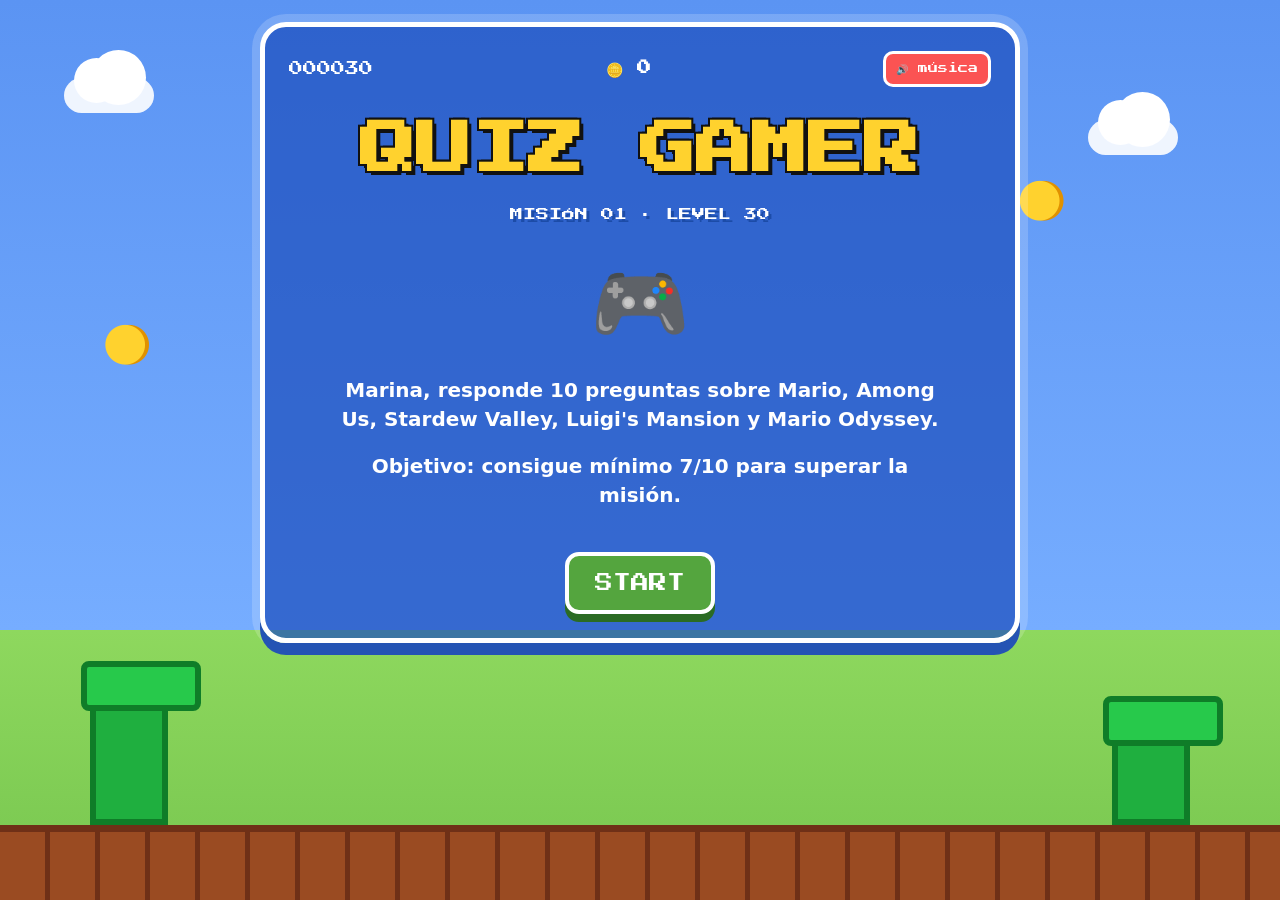
==== index.html @ 54996f8a "quiz game" ====
<!doctype html><html lang="es"><head><meta charset="UTF-8"><meta name="viewport" content="width=device-width,initial-scale=1.0"><title>Misión 01 - Quiz Gamer</title><link rel="stylesheet" href="style.css"></head><body><div class="sky"><div class="cloud cloud1"></div><div class="cloud cloud2"></div><div class="coin coin1">●</div><div class="coin coin2">●</div><div class="pipe pipe-left"></div><div class="pipe pipe-right"></div><main class="game-card"><div class="hud"><span>000030</span><span>🪙 <strong id="coins">0</strong></span><button id="soundBtn" class="sound-btn" type="button">🔊 música</button></div><section id="startScreen" class="screen active"><h1>QUIZ GAMER</h1><p class="subtitle">MISIÓN 01 · LEVEL 30</p><div class="avatar">🎮</div><p class="mission">Marina, responde 10 preguntas sobre Mario, Among Us, Stardew Valley, Luigi's Mansion y Mario Odyssey.</p><p class="rule">Objetivo: consigue mínimo <strong>7/10</strong> para superar la misión.</p><button id="startBtn" class="pixel-btn">START</button></section><section id="quizScreen" class="screen"><div class="progress-wrap"><div id="progressBar" class="progress-bar"></div></div><p id="questionCount" class="question-count"></p><h2 id="questionText"></h2><div id="answers" class="answers"></div><p id="feedback" class="feedback"></p></section><section id="endScreen" class="screen"><h1 id="finalTitle"></h1><div id="stars" class="stars"></div><p id="finalScore" class="final-score"></p><p id="finalText"></p><button id="restartBtn" class="pixel-btn">REINTENTAR</button></section></main><div class="ground"></div></div><script src="script.js"></script></body></html>
---- style.css ----
@import url('https://fonts.googleapis.com/css2?family=Press+Start+2P&display=swap');*{box-sizing:border-box}body{margin:0;font-family:'Press Start 2P',system-ui,sans-serif;color:white;background:#5b94f3;overflow-x:hidden}.sky{min-height:100vh;position:relative;padding:22px 12px 95px;background:linear-gradient(#5b94f3 0%,#76adff 70%,#8ed85e 70%,#77c64f 100%)}.game-card{position:relative;max-width:760px;min-height:620px;margin:0 auto;padding:24px;border:5px solid #fff;border-radius:26px;background:rgba(30,80,190,.72);box-shadow:0 12px 0 #2454b4,0 0 0 8px rgba(255,255,255,.18);z-index:5}.hud{display:flex;justify-content:space-between;align-items:center;gap:10px;font-size:14px;margin-bottom:24px}.sound-btn{font-family:inherit;font-size:10px;color:white;border:3px solid white;background:#fb5353;border-radius:10px;padding:9px 10px;cursor:pointer}.screen{display:none;text-align:center}.screen.active{display:block}h1{font-size:clamp(26px,7vw,56px);line-height:1.25;color:#ffd22e;text-shadow:4px 4px #111,-2px -2px #111,2px -2px #111,-2px 2px #111;margin:28px 0 18px}.subtitle,.question-count{color:#fff;text-shadow:3px 3px #1c4ca8;font-size:13px;line-height:1.8}.avatar{font-size:80px;margin:25px 0;animation:bounce 1.2s infinite}.mission,.rule,#finalText{max-width:620px;margin:18px auto;font-family:system-ui,sans-serif;font-weight:800;font-size:20px;line-height:1.45}.pixel-btn{font-family:inherit;font-size:18px;color:white;background:#54a53e;border:4px solid #fff;border-radius:14px;box-shadow:0 8px 0 #2b6b24;padding:18px 26px;margin-top:24px;cursor:pointer}.pixel-btn:active{transform:translateY(6px);box-shadow:0 2px 0 #2b6b24}.progress-wrap{height:22px;background:#2e5dbd;border:4px solid white;border-radius:14px;overflow:hidden;margin:10px 0 28px}.progress-bar{height:100%;width:0%;background:#ffd22e;transition:width .25s}h2{min-height:105px;font-size:clamp(18px,4vw,26px);line-height:1.45;text-shadow:3px 3px #1c4ca8}.answers{display:grid;gap:14px;margin-top:20px}.answer-btn{width:100%;font-family:system-ui,sans-serif;font-weight:900;font-size:19px;text-align:left;padding:16px 18px;border:4px solid white;border-radius:18px;color:#17315f;background:#fff4a8;box-shadow:0 5px 0 #d59b23;cursor:pointer}.answer-btn.correct{background:#85e36b}.answer-btn.wrong{background:#ff7777}.feedback{min-height:32px;font-size:14px;color:#fff;text-shadow:2px 2px #111}.stars{font-size:36px;line-height:1.4;margin:20px 0}.final-score{font-size:22px;color:#ffd22e;text-shadow:3px 3px #111}.ground{position:fixed;left:0;right:0;bottom:0;height:75px;background:repeating-linear-gradient(90deg,#9a4b22 0 45px,#6f3017 45px 50px),linear-gradient(#cf7130,#cf7130);border-top:7px solid #6f3017;z-index:2}.cloud,.pipe,.coin{position:fixed;z-index:1}.cloud{width:90px;height:35px;background:rgba(255,255,255,.9);border-radius:30px}.cloud:before,.cloud:after{content:"";position:absolute;background:white;border-radius:50%}.cloud:before{width:45px;height:45px;left:10px;top:-20px}.cloud:after{width:55px;height:55px;right:8px;top:-28px}.cloud1{top:78px;left:5%}.cloud2{top:120px;right:8%}.coin{color:#ffd22e;font-size:52px;text-shadow:4px 0 #e09100;animation:spin 1.3s infinite}.coin1{top:18%;right:17%}.coin2{top:34%;left:8%}.pipe{bottom:75px;width:78px;height:140px;background:#1faf3f;border:6px solid #0f7d28}.pipe:before{content:"";position:absolute;left:-15px;top:-30px;width:108px;height:38px;background:#27c94b;border:6px solid #0f7d28;border-radius:8px}.pipe-left{left:7%}.pipe-right{right:7%;height:105px}@keyframes bounce{0%,100%{transform:translateY(0)}50%{transform:translateY(-12px)}}@keyframes spin{0%,100%{transform:scaleX(1)}50%{transform:scaleX(.35)}}@media(max-width:560px){.game-card{padding:16px;min-height:590px}.hud{font-size:11px;flex-wrap:wrap}.sound-btn{font-size:9px}.mission,.rule,#finalText{font-size:17px}.answer-btn{font-size:17px}.pipe,.coin{display:none}}
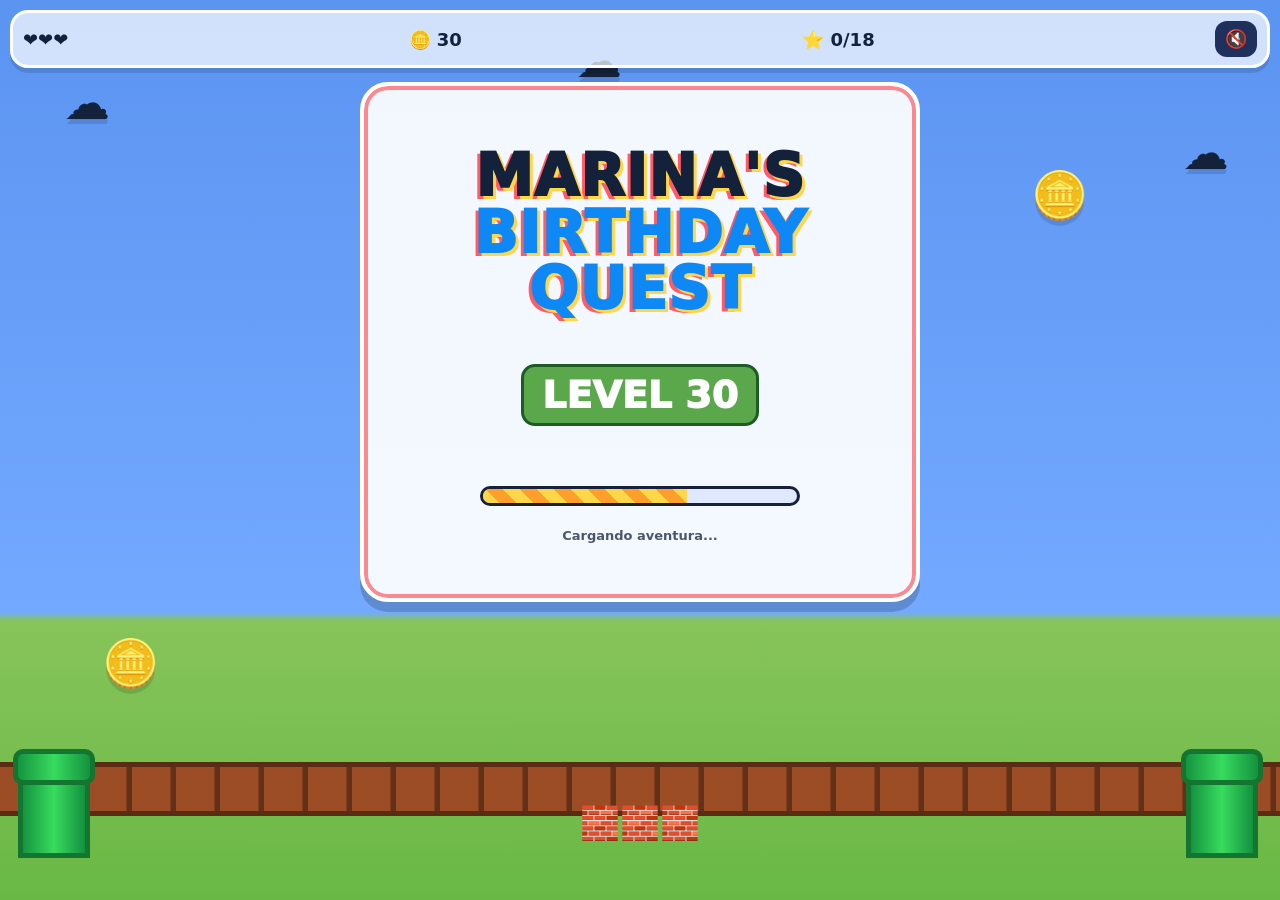
==== commit 651c537b: "Add files via upload" ====
--- a/index.html
+++ b/index.html
@@ -1 +1,75 @@
-<!doctype html><html lang="es"><head><meta charset="UTF-8"><meta name="viewport" content="width=device-width,initial-scale=1.0"><title>Misión 01 - Quiz Gamer</title><link rel="stylesheet" href="style.css"></head><body><div class="sky"><div class="cloud cloud1"></div><div class="cloud cloud2"></div><div class="coin coin1">●</div><div class="coin coin2">●</div><div class="pipe pipe-left"></div><div class="pipe pipe-right"></div><main class="game-card"><div class="hud"><span>000030</span><span>🪙 <strong id="coins">0</strong></span><button id="soundBtn" class="sound-btn" type="button">🔊 música</button></div><section id="startScreen" class="screen active"><h1>QUIZ GAMER</h1><p class="subtitle">MISIÓN 01 · LEVEL 30</p><div class="avatar">🎮</div><p class="mission">Marina, responde 10 preguntas sobre Mario, Among Us, Stardew Valley, Luigi's Mansion y Mario Odyssey.</p><p class="rule">Objetivo: consigue mínimo <strong>7/10</strong> para superar la misión.</p><button id="startBtn" class="pixel-btn">START</button></section><section id="quizScreen" class="screen"><div class="progress-wrap"><div id="progressBar" class="progress-bar"></div></div><p id="questionCount" class="question-count"></p><h2 id="questionText"></h2><div id="answers" class="answers"></div><p id="feedback" class="feedback"></p></section><section id="endScreen" class="screen"><h1 id="finalTitle"></h1><div id="stars" class="stars"></div><p id="finalScore" class="final-score"></p><p id="finalText"></p><button id="restartBtn" class="pixel-btn">REINTENTAR</button></section></main><div class="ground"></div></div><script src="script.js"></script></body></html>
+<!doctype html>
+<html lang="es">
+<head>
+  <meta charset="utf-8" />
+  <meta name="viewport" content="width=device-width, initial-scale=1, viewport-fit=cover" />
+  <title>Marina's Birthday Quest</title>
+  <link rel="stylesheet" href="style.css" />
+</head>
+<body>
+  <div class="scene" aria-live="polite">
+    <div class="cloud cloud-a">☁️</div>
+    <div class="cloud cloud-b">☁️</div>
+    <div class="cloud cloud-c">☁️</div>
+    <div class="coin coin-a">🪙</div>
+    <div class="coin coin-b">🪙</div>
+
+    <header class="hud">
+      <div>❤️❤️❤️</div>
+      <div>🪙 <span id="coins">30</span></div>
+      <div>⭐ <span id="stars">0</span>/18</div>
+      <button id="soundBtn" class="sound" type="button" aria-label="Activar o silenciar música">🔇</button>
+    </header>
+
+    <main class="game-card">
+      <section id="screen-loading" class="screen active">
+        <h1>MARINA'S<br><span>BIRTHDAY QUEST</span></h1>
+        <p class="subtitle">LEVEL 30</p>
+        <div class="loading-bar"><span></span></div>
+        <p class="tiny">Cargando aventura...</p>
+      </section>
+
+      <section id="screen-menu" class="screen">
+        <div class="title-badge">🎮 MISIÓN DESBLOQUEADA</div>
+        <h2 id="missionTitle">Quiz Gamer</h2>
+        <p id="missionIntro" class="dialogue"></p>
+        <div class="meta">
+          <span id="npcTag">NPC #01</span>
+          <span id="difficulty">⭐⭐⭐☆☆</span>
+        </div>
+        <button id="startBtn" class="primary" type="button">▶ START</button>
+        <button id="mapBtn" class="secondary" type="button">🗺️ Ver mapa</button>
+      </section>
+
+      <section id="screen-map" class="screen">
+        <h2>Mapa de misiones</h2>
+        <div id="worldMap" class="world-map"></div>
+        <button class="secondary back-menu" type="button">Volver</button>
+      </section>
+
+      <section id="screen-quiz" class="screen">
+        <div class="progress"><span id="progressBar"></span></div>
+        <p id="questionCounter" class="tiny"></p>
+        <h2 id="questionText"></h2>
+        <div id="answers" class="answers"></div>
+      </section>
+
+      <section id="screen-result" class="screen result-screen">
+        <h2 id="resultTitle"></h2>
+        <p id="resultScore"></p>
+        <div id="reward" class="reward"></div>
+        <button id="retryBtn" class="secondary" type="button">↺ Reintentar</button>
+        <button id="finishMapBtn" class="primary" type="button">🗺️ Ver progreso</button>
+      </section>
+    </main>
+
+    <div class="ground">
+      <div class="pipe pipe-left"></div>
+      <div class="blocks">🧱🧱🧱</div>
+      <div class="pipe pipe-right"></div>
+    </div>
+  </div>
+
+  <script src="script.js"></script>
+</body>
+</html>
--- a/style.css
+++ b/style.css
@@ -1 +1,11 @@
-@import url('https://fonts.googleapis.com/css2?family=Press+Start+2P&display=swap');*{box-sizing:border-box}body{margin:0;font-family:'Press Start 2P',system-ui,sans-serif;color:white;background:#5b94f3;overflow-x:hidden}.sky{min-height:100vh;position:relative;padding:22px 12px 95px;background:linear-gradient(#5b94f3 0%,#76adff 70%,#8ed85e 70%,#77c64f 100%)}.game-card{position:relative;max-width:760px;min-height:620px;margin:0 auto;padding:24px;border:5px solid #fff;border-radius:26px;background:rgba(30,80,190,.72);box-shadow:0 12px 0 #2454b4,0 0 0 8px rgba(255,255,255,.18);z-index:5}.hud{display:flex;justify-content:space-between;align-items:center;gap:10px;font-size:14px;margin-bottom:24px}.sound-btn{font-family:inherit;font-size:10px;color:white;border:3px solid white;background:#fb5353;border-radius:10px;padding:9px 10px;cursor:pointer}.screen{display:none;text-align:center}.screen.active{display:block}h1{font-size:clamp(26px,7vw,56px);line-height:1.25;color:#ffd22e;text-shadow:4px 4px #111,-2px -2px #111,2px -2px #111,-2px 2px #111;margin:28px 0 18px}.subtitle,.question-count{color:#fff;text-shadow:3px 3px #1c4ca8;font-size:13px;line-height:1.8}.avatar{font-size:80px;margin:25px 0;animation:bounce 1.2s infinite}.mission,.rule,#finalText{max-width:620px;margin:18px auto;font-family:system-ui,sans-serif;font-weight:800;font-size:20px;line-height:1.45}.pixel-btn{font-family:inherit;font-size:18px;color:white;background:#54a53e;border:4px solid #fff;border-radius:14px;box-shadow:0 8px 0 #2b6b24;padding:18px 26px;margin-top:24px;cursor:pointer}.pixel-btn:active{transform:translateY(6px);box-shadow:0 2px 0 #2b6b24}.progress-wrap{height:22px;background:#2e5dbd;border:4px solid white;border-radius:14px;overflow:hidden;margin:10px 0 28px}.progress-bar{height:100%;width:0%;background:#ffd22e;transition:width .25s}h2{min-height:105px;font-size:clamp(18px,4vw,26px);line-height:1.45;text-shadow:3px 3px #1c4ca8}.answers{display:grid;gap:14px;margin-top:20px}.answer-btn{width:100%;font-family:system-ui,sans-serif;font-weight:900;font-size:19px;text-align:left;padding:16px 18px;border:4px solid white;border-radius:18px;color:#17315f;background:#fff4a8;box-shadow:0 5px 0 #d59b23;cursor:pointer}.answer-btn.correct{background:#85e36b}.answer-btn.wrong{background:#ff7777}.feedback{min-height:32px;font-size:14px;color:#fff;text-shadow:2px 2px #111}.stars{font-size:36px;line-height:1.4;margin:20px 0}.final-score{font-size:22px;color:#ffd22e;text-shadow:3px 3px #111}.ground{position:fixed;left:0;right:0;bottom:0;height:75px;background:repeating-linear-gradient(90deg,#9a4b22 0 45px,#6f3017 45px 50px),linear-gradient(#cf7130,#cf7130);border-top:7px solid #6f3017;z-index:2}.cloud,.pipe,.coin{position:fixed;z-index:1}.cloud{width:90px;height:35px;background:rgba(255,255,255,.9);border-radius:30px}.cloud:before,.cloud:after{content:"";position:absolute;background:white;border-radius:50%}.cloud:before{width:45px;height:45px;left:10px;top:-20px}.cloud:after{width:55px;height:55px;right:8px;top:-28px}.cloud1{top:78px;left:5%}.cloud2{top:120px;right:8%}.coin{color:#ffd22e;font-size:52px;text-shadow:4px 0 #e09100;animation:spin 1.3s infinite}.coin1{top:18%;right:17%}.coin2{top:34%;left:8%}.pipe{bottom:75px;width:78px;height:140px;background:#1faf3f;border:6px solid #0f7d28}.pipe:before{content:"";position:absolute;left:-15px;top:-30px;width:108px;height:38px;background:#27c94b;border:6px solid #0f7d28;border-radius:8px}.pipe-left{left:7%}.pipe-right{right:7%;height:105px}@keyframes bounce{0%,100%{transform:translateY(0)}50%{transform:translateY(-12px)}}@keyframes spin{0%,100%{transform:scaleX(1)}50%{transform:scaleX(.35)}}@media(max-width:560px){.game-card{padding:16px;min-height:590px}.hud{font-size:11px;flex-wrap:wrap}.sound-btn{font-size:9px}.mission,.rule,#finalText{font-size:17px}.answer-btn{font-size:17px}.pipe,.coin{display:none}}
+:root{
+  --sky:#5b94f1; --dark:#16213e; --panel:#fff7d6; --red:#ff5b64; --green:#66b94a; --yellow:#ffd54a; --blue:#0e88f5;
+}
+*{box-sizing:border-box} html,body{margin:0;min-height:100%;font-family:system-ui,-apple-system,Segoe UI,sans-serif;color:#13213b;background:var(--sky);overflow-x:hidden}
+.scene{min-height:100svh;position:relative;padding:env(safe-area-inset-top) 14px 118px;background:linear-gradient(#5b94f1 0%,#73a9ff 68%,#87c45a 69%,#69b845 100%);display:flex;justify-content:center;align-items:flex-start}
+.scene:before{content:"";position:absolute;inset:auto 0 84px;height:44px;background:repeating-linear-gradient(90deg,#9d4d25 0 38px,#633019 39px 44px),linear-gradient(#d86d33,#d86d33);border-top:5px solid #5c2b13;border-bottom:5px solid #5c2b13}
+.hud{position:fixed;top:max(10px,env(safe-area-inset-top));left:10px;right:10px;z-index:10;display:flex;align-items:center;justify-content:space-between;gap:8px;background:rgba(255,255,255,.72);border:3px solid #fff;border-radius:18px;padding:8px 10px;box-shadow:0 5px 0 rgba(0,0,0,.12);font-weight:900;font-size:clamp(14px,4vw,18px)}
+.sound{border:0;border-radius:12px;background:#1e305b;color:white;font-size:18px;padding:7px 10px}.game-card{position:relative;z-index:2;width:min(560px,100%);margin-top:82px;background:rgba(255,255,255,.92);border:4px solid #fff;border-radius:28px;box-shadow:0 10px 0 rgba(0,0,0,.18), inset 0 0 0 4px rgba(255,91,100,.7);padding:18px;min-height:520px;display:flex;align-items:center;justify-content:center;text-align:center}.screen{display:none;width:100%;animation:pop .25s ease-out}.screen.active{display:block}@keyframes pop{from{transform:scale(.98);opacity:.3}to{transform:scale(1);opacity:1}}
+h1{font-size:clamp(35px,10vw,58px);line-height:.98;margin:20px 0 8px;font-weight:1000;letter-spacing:1px;text-shadow:3px 3px 0 #ffd54a,-3px 3px 0 #ff5b64}h1 span{color:#0e88f5}h2{font-size:clamp(28px,8vw,42px);line-height:1.05;margin:12px 0 16px;font-weight:1000;color:#0e88f5;text-shadow:2px 2px 0 #ffd54a}.subtitle{font-size:clamp(24px,7vw,38px);font-weight:1000;color:#fff;background:#5aa84b;display:inline-block;padding:6px 18px;border-radius:14px;border:3px solid #1f5b24}.tiny{font-size:13px;font-weight:800;opacity:.75}.loading-bar,.progress{height:20px;background:#dfe8ff;border:3px solid #16213e;border-radius:999px;overflow:hidden;margin:22px auto;max-width:320px}.loading-bar span{display:block;height:100%;width:65%;background:repeating-linear-gradient(45deg,#ffd54a 0 12px,#ff9e2c 12px 24px);animation:load 1.1s infinite alternate}.progress{height:16px;margin:0 auto 12px}.progress span{display:block;height:100%;width:0;background:linear-gradient(90deg,#66b94a,#ffd54a)}@keyframes load{to{width:100%}}
+.title-badge,.meta span{display:inline-block;background:#16213e;color:white;border-radius:999px;padding:8px 12px;font-weight:1000;font-size:13px}.dialogue{font-size:18px;line-height:1.35;background:#fff;border:3px dashed #ff5b64;border-radius:18px;padding:14px;margin:12px 0}.meta{display:flex;justify-content:center;gap:10px;flex-wrap:wrap;margin:12px 0 18px}.primary,.secondary,.answers button{width:100%;border:0;border-radius:18px;padding:15px 16px;margin:8px 0;font-size:18px;font-weight:1000;box-shadow:0 6px 0 rgba(0,0,0,.22);cursor:pointer}.primary{background:#66b94a;color:white}.secondary{background:#ffd54a;color:#16213e}.primary:active,.secondary:active,.answers button:active{transform:translateY(4px);box-shadow:0 2px 0 rgba(0,0,0,.2)}.answers{display:grid;gap:10px}.answers button{background:white;border:3px solid #16213e;text-align:left}.answers button.correct{background:#b8f3ac}.answers button.wrong{background:#ffb2b7}.reward{font-size:26px;font-weight:1000;margin:15px 0;animation:bounce .7s infinite alternate}@keyframes bounce{to{transform:translateY(-5px)}}.world-map{display:grid;grid-template-columns:repeat(3,1fr);gap:10px;margin:16px 0}.level-node{border:3px solid #16213e;border-radius:18px;background:#fff;padding:12px 6px;font-weight:1000;min-height:74px}.level-node.done{background:#ffe88c}.level-node.locked{filter:grayscale(.8);opacity:.72}.cloud,.coin{position:absolute;z-index:1;font-size:46px;filter:drop-shadow(0 5px 0 rgba(0,0,0,.12));animation:float 3s ease-in-out infinite}.cloud-a{top:76px;left:5%}.cloud-b{top:126px;right:4%;animation-delay:.5s}.cloud-c{top:34px;left:45%;animation-delay:1s}.coin-a{top:168px;right:15%;animation-delay:.3s}.coin-b{bottom:210px;left:8%;animation-delay:.7s}@keyframes float{50%{transform:translateY(-9px)}}.ground{position:fixed;left:0;right:0;bottom:0;height:120px;z-index:1;pointer-events:none}.pipe{position:absolute;bottom:42px;width:72px;height:94px;border:5px solid #13752f;border-radius:10px 10px 0 0;background:linear-gradient(90deg,#15943f,#38db5f,#14913e)}.pipe:before{content:"";position:absolute;left:-10px;right:-10px;top:-20px;height:26px;border:5px solid #13752f;border-radius:10px;background:linear-gradient(90deg,#15943f,#38db5f,#14913e)}.pipe-left{left:18px}.pipe-right{right:22px}.blocks{position:absolute;bottom:58px;left:50%;transform:translateX(-50%);font-size:32px;white-space:nowrap}
+@media (max-width:380px){.game-card{margin-top:72px;padding:14px;min-height:500px}.hud{font-size:13px}.world-map{grid-template-columns:repeat(2,1fr)}}
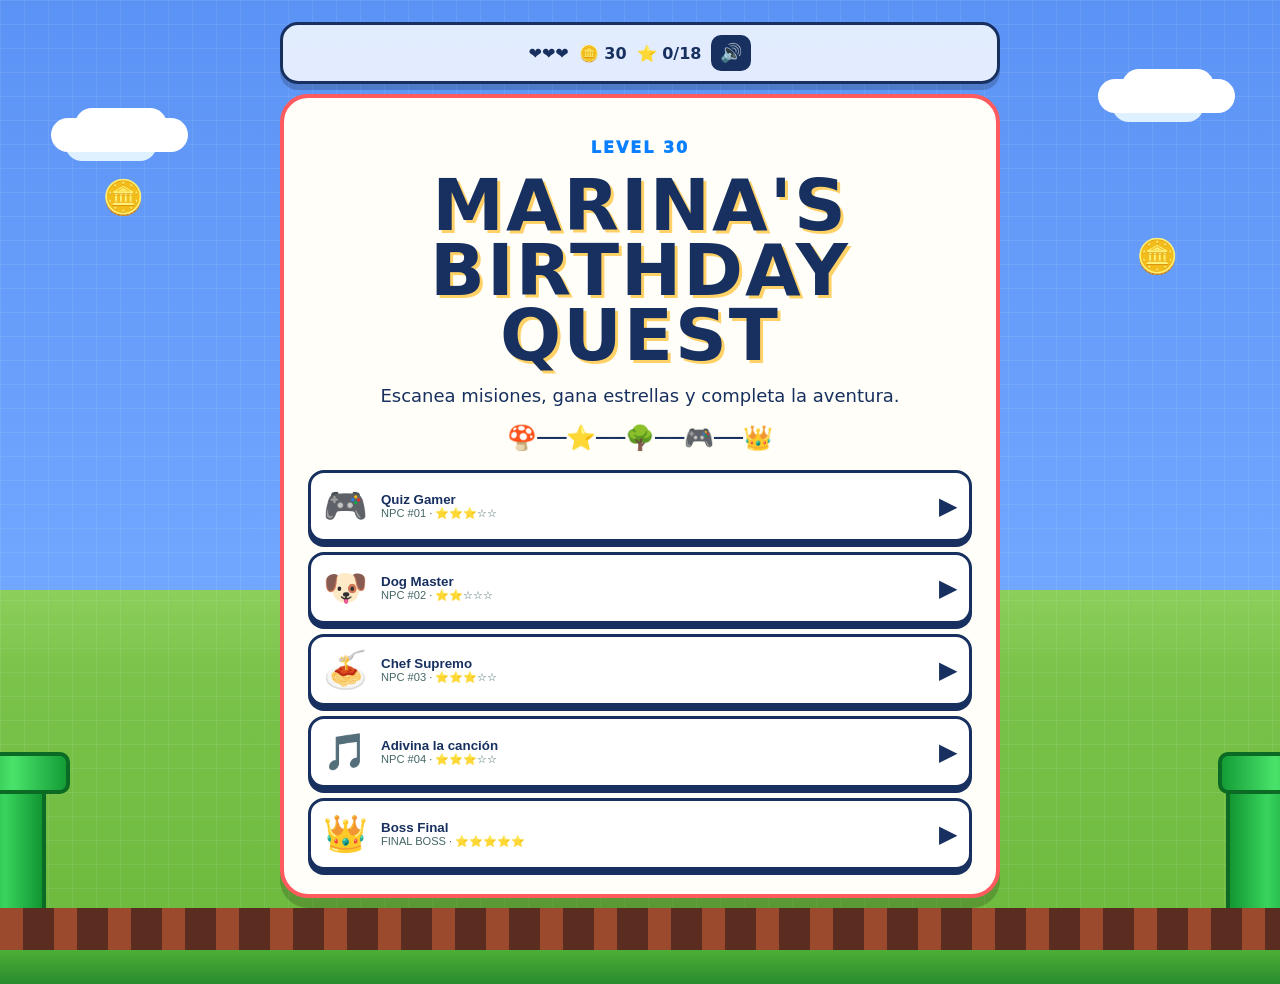
==== commit 843787cd: "Add files via upload" ====
--- a/index.html
+++ b/index.html
@@ -3,73 +3,40 @@
 <head>
   <meta charset="utf-8" />
   <meta name="viewport" content="width=device-width, initial-scale=1, viewport-fit=cover" />
+  <meta name="theme-color" content="#5b93f5" />
   <title>Marina's Birthday Quest</title>
-  <link rel="stylesheet" href="style.css" />
+  <link rel="stylesheet" href="css/style.css" />
 </head>
 <body>
-  <div class="scene" aria-live="polite">
-    <div class="cloud cloud-a">☁️</div>
-    <div class="cloud cloud-b">☁️</div>
-    <div class="cloud cloud-c">☁️</div>
-    <div class="coin coin-a">🪙</div>
-    <div class="coin coin-b">🪙</div>
+  <div id="app" class="game-shell">
+    <div class="sky-decoration" aria-hidden="true">
+      <span class="cloud cloud-a"></span>
+      <span class="cloud cloud-b"></span>
+      <span class="coin coin-a">🪙</span>
+      <span class="coin coin-b">🪙</span>
+      <span class="pipe pipe-left"></span>
+      <span class="pipe pipe-right"></span>
+    </div>
 
     <header class="hud">
       <div>❤️❤️❤️</div>
       <div>🪙 <span id="coins">30</span></div>
-      <div>⭐ <span id="stars">0</span>/18</div>
-      <button id="soundBtn" class="sound" type="button" aria-label="Activar o silenciar música">🔇</button>
+      <div>⭐ <span id="stars">0</span>/<span id="totalStars">18</span></div>
+      <button id="soundBtn" class="icon-btn" type="button">🔊</button>
     </header>
 
-    <main class="game-card">
-      <section id="screen-loading" class="screen active">
-        <h1>MARINA'S<br><span>BIRTHDAY QUEST</span></h1>
-        <p class="subtitle">LEVEL 30</p>
-        <div class="loading-bar"><span></span></div>
-        <p class="tiny">Cargando aventura...</p>
-      </section>
+    <main id="screen" class="screen"></main>
 
-      <section id="screen-menu" class="screen">
-        <div class="title-badge">🎮 MISIÓN DESBLOQUEADA</div>
-        <h2 id="missionTitle">Quiz Gamer</h2>
-        <p id="missionIntro" class="dialogue"></p>
-        <div class="meta">
-          <span id="npcTag">NPC #01</span>
-          <span id="difficulty">⭐⭐⭐☆☆</span>
-        </div>
-        <button id="startBtn" class="primary" type="button">▶ START</button>
-        <button id="mapBtn" class="secondary" type="button">🗺️ Ver mapa</button>
-      </section>
-
-      <section id="screen-map" class="screen">
-        <h2>Mapa de misiones</h2>
-        <div id="worldMap" class="world-map"></div>
-        <button class="secondary back-menu" type="button">Volver</button>
-      </section>
-
-      <section id="screen-quiz" class="screen">
-        <div class="progress"><span id="progressBar"></span></div>
-        <p id="questionCounter" class="tiny"></p>
-        <h2 id="questionText"></h2>
-        <div id="answers" class="answers"></div>
-      </section>
-
-      <section id="screen-result" class="screen result-screen">
-        <h2 id="resultTitle"></h2>
-        <p id="resultScore"></p>
-        <div id="reward" class="reward"></div>
-        <button id="retryBtn" class="secondary" type="button">↺ Reintentar</button>
-        <button id="finishMapBtn" class="primary" type="button">🗺️ Ver progreso</button>
-      </section>
-    </main>
-
-    <div class="ground">
-      <div class="pipe pipe-left"></div>
-      <div class="blocks">🧱🧱🧱</div>
-      <div class="pipe pipe-right"></div>
-    </div>
+    <footer class="ground" aria-hidden="true">
+      <div class="brick-row"></div>
+      <div class="grass"></div>
+    </footer>
   </div>
 
-  <script src="script.js"></script>
+  <script src="data/game.js"></script>
+  <script src="js/progress.js"></script>
+  <script src="js/music.js"></script>
+  <script src="js/ui.js"></script>
+  <script src="js/engine.js"></script>
 </body>
 </html>
--- a/css/style.css
+++ b/css/style.css
@@ -0,0 +1,9 @@
+:root{
+  --sky:#5b93f5; --blue:#0b80ff; --panel:#fffef8; --ink:#17305f; --red:#ff5b5f; --green:#69b34c; --yellow:#ffd166;
+}
+*{box-sizing:border-box} html,body{height:100%;margin:0} body{font-family: system-ui, -apple-system, Segoe UI, sans-serif; background:var(--sky); color:var(--ink); overflow-x:hidden}
+.game-shell{min-height:100dvh; position:relative; overflow:hidden; padding:14px 14px 86px; background:linear-gradient(#5b93f5 0%,#72a7ff 60%,#8dcf5b 60%,#7bc34b 68%,#6ab83b 100%)}
+.game-shell:before{content:""; position:absolute; inset:0; background-image:linear-gradient(rgba(255,255,255,.08) 1px, transparent 1px),linear-gradient(90deg, rgba(255,255,255,.08) 1px, transparent 1px); background-size:24px 24px; pointer-events:none}
+.hud{position:sticky; top:8px; z-index:10; display:flex; gap:10px; align-items:center; justify-content:center; max-width:720px; margin:0 auto 18px; padding:10px 12px; border:3px solid #17305f; border-radius:18px; background:rgba(255,255,255,.82); box-shadow:0 6px 0 rgba(0,0,0,.18); font-weight:900}
+.icon-btn{border:0;background:#17305f;color:white;border-radius:10px;padding:7px 9px;font-size:18px}
+.screen{position:relative; z-index:2; max-width:720px; margin:0 auto}.panel{background:var(--panel); border:4px solid var(--red); border-radius:28px; padding:24px; box-shadow:0 10px 0 rgba(0,0,0,.18); text-align:center}.title-panel h1{font-size:clamp(38px,10vw,72px);line-height:.9;margin:8px 0 10px;letter-spacing:2px;text-shadow:3px 3px 0 var(--yellow)}.eyebrow{font-weight:1000;color:var(--blue);letter-spacing:2px}.subtitle{font-size:18px}.map-line{font-size:24px;margin:16px 0}.mission-list{display:grid;gap:10px;margin-top:18px}.mission-card{width:100%; display:grid; grid-template-columns:48px 1fr 34px; gap:10px; align-items:center; text-align:left; border:3px solid #17305f; border-radius:16px; padding:12px; background:#fff; box-shadow:0 5px 0 #17305f; color:var(--ink)}.mission-card small{display:block;color:#466}.mission-card.done{background:#fff4bf}.mission-icon,.npc-avatar{font-size:36px}.status{font-size:24px;text-align:right}.npc-panel h2,.quiz-panel h2,.victory-panel h2,.defeat-panel h2{font-size:clamp(30px,8vw,52px);margin:8px 0;text-shadow:2px 2px 0 #ffd166}.difficulty{font-weight:900}.primary-btn,.secondary-btn,.answer-btn{width:100%; border:3px solid #17305f; border-radius:18px; padding:14px 16px; margin-top:12px; font-size:18px; font-weight:1000; color:#17305f; background:#ffd166; box-shadow:0 6px 0 #17305f}.secondary-btn{background:white}.answer-btn{background:white;text-align:left}.answer-btn.correct{background:#a7f3a7}.answer-btn.wrong{background:#ffb4b4}.progress{height:18px;border:3px solid #17305f;border-radius:99px;background:#dbeafe;overflow:hidden}.progress span{display:block;height:100%;background:#ffd166}.question{font-size:20px;font-weight:800}.answers{display:grid;gap:8px}.big-stars{font-size:32px}.victory-panel{border-color:#45c45a}.defeat-panel{border-color:#444}.sky-decoration span{position:absolute;z-index:1}.cloud{width:92px;height:34px;background:#fff;border-radius:30px;box-shadow:24px -10px 0 #fff,45px 0 0 #fff,14px 9px 0 #dff1ff}.cloud-a{top:12%;left:4%}.cloud-b{top:8%;right:7%}.coin{font-size:34px;animation:bob 1.8s infinite ease-in-out}.coin-a{top:24%;right:8%}.coin-b{top:18%;left:8%}.pipe{bottom:58px;width:82px;height:150px;background:linear-gradient(90deg,#139632,#38d45d,#119632);border:4px solid #0b6b24;border-radius:8px 8px 0 0}.pipe:before{content:"";position:absolute;left:-12px;top:-28px;width:106px;height:34px;background:linear-gradient(90deg,#149c36,#49e36a,#149c36);border:4px solid #0b6b24;border-radius:10px}.pipe-left{left:-36px}.pipe-right{right:-28px}.ground{position:absolute;left:0;right:0;bottom:0;height:76px;z-index:1}.brick-row{height:42px;background:linear-gradient(90deg,#9c4a2e 0 23px,#5b2d20 23px 27px),linear-gradient(#d36b3d 0 18px,#5b2d20 18px 22px,#b65732 22px 40px,#5b2d20 40px);background-size:54px 42px}.grass{height:34px;background:linear-gradient(#4caf35,#298b2d)}@keyframes bob{50%{transform:translateY(-10px)}}@media (max-width:520px){.game-shell{padding:10px 10px 80px}.hud{font-size:14px;gap:7px}.panel{padding:18px;border-radius:22px}.primary-btn,.secondary-btn,.answer-btn{font-size:16px}.pipe{opacity:.8}.cloud{transform:scale(.75)}}
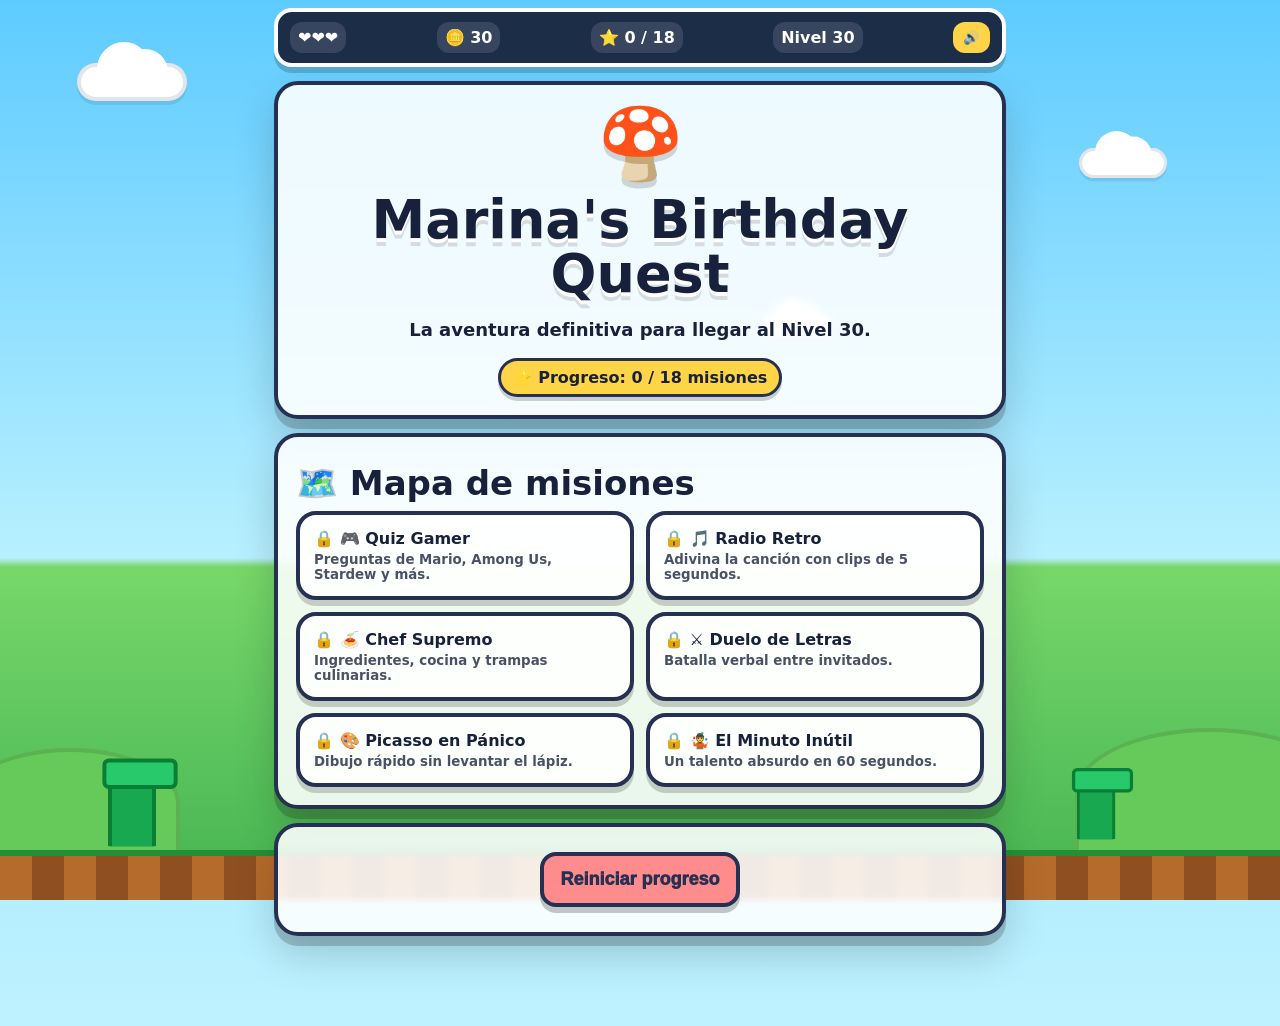
==== commit bd443834: "Add files via upload" ====
--- a/index.html
+++ b/index.html
@@ -3,40 +3,17 @@
 <head>
   <meta charset="utf-8" />
   <meta name="viewport" content="width=device-width, initial-scale=1, viewport-fit=cover" />
-  <meta name="theme-color" content="#5b93f5" />
   <title>Marina's Birthday Quest</title>
   <link rel="stylesheet" href="css/style.css" />
 </head>
 <body>
-  <div id="app" class="game-shell">
-    <div class="sky-decoration" aria-hidden="true">
-      <span class="cloud cloud-a"></span>
-      <span class="cloud cloud-b"></span>
-      <span class="coin coin-a">🪙</span>
-      <span class="coin coin-b">🪙</span>
-      <span class="pipe pipe-left"></span>
-      <span class="pipe pipe-right"></span>
-    </div>
-
-    <header class="hud">
-      <div>❤️❤️❤️</div>
-      <div>🪙 <span id="coins">30</span></div>
-      <div>⭐ <span id="stars">0</span>/<span id="totalStars">18</span></div>
-      <button id="soundBtn" class="icon-btn" type="button">🔊</button>
-    </header>
-
-    <main id="screen" class="screen"></main>
-
-    <footer class="ground" aria-hidden="true">
-      <div class="brick-row"></div>
-      <div class="grass"></div>
-    </footer>
+  <div class="sky" aria-hidden="true">
+    <div class="cloud c1"></div><div class="cloud c2"></div><div class="cloud c3"></div>
+    <div class="hill h1"></div><div class="hill h2"></div>
+    <div class="pipe p1"></div><div class="pipe p2"></div>
+    <div class="ground"></div>
   </div>
-
-  <script src="data/game.js"></script>
-  <script src="js/progress.js"></script>
-  <script src="js/music.js"></script>
-  <script src="js/ui.js"></script>
-  <script src="js/engine.js"></script>
+  <main id="app" class="app"></main>
+  <script src="js/app.js"></script>
 </body>
 </html>
--- a/css/style.css
+++ b/css/style.css
@@ -1,9 +1,11 @@
-:root{
-  --sky:#5b93f5; --blue:#0b80ff; --panel:#fffef8; --ink:#17305f; --red:#ff5b5f; --green:#69b34c; --yellow:#ffd166;
-}
-*{box-sizing:border-box} html,body{height:100%;margin:0} body{font-family: system-ui, -apple-system, Segoe UI, sans-serif; background:var(--sky); color:var(--ink); overflow-x:hidden}
-.game-shell{min-height:100dvh; position:relative; overflow:hidden; padding:14px 14px 86px; background:linear-gradient(#5b93f5 0%,#72a7ff 60%,#8dcf5b 60%,#7bc34b 68%,#6ab83b 100%)}
-.game-shell:before{content:""; position:absolute; inset:0; background-image:linear-gradient(rgba(255,255,255,.08) 1px, transparent 1px),linear-gradient(90deg, rgba(255,255,255,.08) 1px, transparent 1px); background-size:24px 24px; pointer-events:none}
-.hud{position:sticky; top:8px; z-index:10; display:flex; gap:10px; align-items:center; justify-content:center; max-width:720px; margin:0 auto 18px; padding:10px 12px; border:3px solid #17305f; border-radius:18px; background:rgba(255,255,255,.82); box-shadow:0 6px 0 rgba(0,0,0,.18); font-weight:900}
-.icon-btn{border:0;background:#17305f;color:white;border-radius:10px;padding:7px 9px;font-size:18px}
-.screen{position:relative; z-index:2; max-width:720px; margin:0 auto}.panel{background:var(--panel); border:4px solid var(--red); border-radius:28px; padding:24px; box-shadow:0 10px 0 rgba(0,0,0,.18); text-align:center}.title-panel h1{font-size:clamp(38px,10vw,72px);line-height:.9;margin:8px 0 10px;letter-spacing:2px;text-shadow:3px 3px 0 var(--yellow)}.eyebrow{font-weight:1000;color:var(--blue);letter-spacing:2px}.subtitle{font-size:18px}.map-line{font-size:24px;margin:16px 0}.mission-list{display:grid;gap:10px;margin-top:18px}.mission-card{width:100%; display:grid; grid-template-columns:48px 1fr 34px; gap:10px; align-items:center; text-align:left; border:3px solid #17305f; border-radius:16px; padding:12px; background:#fff; box-shadow:0 5px 0 #17305f; color:var(--ink)}.mission-card small{display:block;color:#466}.mission-card.done{background:#fff4bf}.mission-icon,.npc-avatar{font-size:36px}.status{font-size:24px;text-align:right}.npc-panel h2,.quiz-panel h2,.victory-panel h2,.defeat-panel h2{font-size:clamp(30px,8vw,52px);margin:8px 0;text-shadow:2px 2px 0 #ffd166}.difficulty{font-weight:900}.primary-btn,.secondary-btn,.answer-btn{width:100%; border:3px solid #17305f; border-radius:18px; padding:14px 16px; margin-top:12px; font-size:18px; font-weight:1000; color:#17305f; background:#ffd166; box-shadow:0 6px 0 #17305f}.secondary-btn{background:white}.answer-btn{background:white;text-align:left}.answer-btn.correct{background:#a7f3a7}.answer-btn.wrong{background:#ffb4b4}.progress{height:18px;border:3px solid #17305f;border-radius:99px;background:#dbeafe;overflow:hidden}.progress span{display:block;height:100%;background:#ffd166}.question{font-size:20px;font-weight:800}.answers{display:grid;gap:8px}.big-stars{font-size:32px}.victory-panel{border-color:#45c45a}.defeat-panel{border-color:#444}.sky-decoration span{position:absolute;z-index:1}.cloud{width:92px;height:34px;background:#fff;border-radius:30px;box-shadow:24px -10px 0 #fff,45px 0 0 #fff,14px 9px 0 #dff1ff}.cloud-a{top:12%;left:4%}.cloud-b{top:8%;right:7%}.coin{font-size:34px;animation:bob 1.8s infinite ease-in-out}.coin-a{top:24%;right:8%}.coin-b{top:18%;left:8%}.pipe{bottom:58px;width:82px;height:150px;background:linear-gradient(90deg,#139632,#38d45d,#119632);border:4px solid #0b6b24;border-radius:8px 8px 0 0}.pipe:before{content:"";position:absolute;left:-12px;top:-28px;width:106px;height:34px;background:linear-gradient(90deg,#149c36,#49e36a,#149c36);border:4px solid #0b6b24;border-radius:10px}.pipe-left{left:-36px}.pipe-right{right:-28px}.ground{position:absolute;left:0;right:0;bottom:0;height:76px;z-index:1}.brick-row{height:42px;background:linear-gradient(90deg,#9c4a2e 0 23px,#5b2d20 23px 27px),linear-gradient(#d36b3d 0 18px,#5b2d20 18px 22px,#b65732 22px 40px,#5b2d20 40px);background-size:54px 42px}.grass{height:34px;background:linear-gradient(#4caf35,#298b2d)}@keyframes bob{50%{transform:translateY(-10px)}}@media (max-width:520px){.game-shell{padding:10px 10px 80px}.hud{font-size:14px;gap:7px}.panel{padding:18px;border-radius:22px}.primary-btn,.secondary-btn,.answer-btn{font-size:16px}.pipe{opacity:.8}.cloud{transform:scale(.75)}}
+:root{--sky:#71d7ff;--blue:#1b5cff;--dark:#17213b;--cream:#fff6c9;--pink:#ff5fac;--yellow:#ffd447;--green:#24b66d;--red:#ff4d4d;--panel:rgba(255,255,255,.88)}
+*{box-sizing:border-box}html,body{margin:0;min-height:100%;font-family:system-ui,-apple-system,Segoe UI,Roboto,Arial,sans-serif;color:var(--dark);overflow-x:hidden}body{background:linear-gradient(#71d7ff,#bff2ff)}
+.sky{position:fixed;inset:0;z-index:-1;overflow:hidden;background:linear-gradient(#5ecbff 0%,#b8f0ff 62%,#77d76a 63%,#45b452 100%)}
+.cloud{position:absolute;background:white;border:4px solid rgba(20,50,90,.12);border-radius:999px;height:38px;width:110px;filter:drop-shadow(0 4px 0 rgba(0,0,0,.08))}.cloud:before,.cloud:after{content:"";position:absolute;background:white;border-radius:50%}.cloud:before{width:54px;height:54px;left:16px;top:-25px}.cloud:after{width:46px;height:46px;right:15px;top:-18px}.c1{top:7%;left:6%;animation:float 15s infinite alternate}.c2{top:16%;right:8%;transform:scale(.8);animation:float 18s infinite alternate-reverse}.c3{top:34%;left:58%;transform:scale(.65);animation:float 20s infinite alternate}
+.hill{position:absolute;bottom:42px;border-radius:50% 50% 0 0;background:#66ca5b;border:4px solid rgba(0,0,0,.12)}.h1{left:-40px;width:220px;height:110px}.h2{right:-65px;width:270px;height:130px}.pipe{position:absolute;bottom:44px;width:60px;height:95px;background:#18a84f;border:5px solid #087f35;border-bottom:none;border-radius:8px 8px 0 0}.pipe:before{content:"";position:absolute;left:-12px;top:-20px;width:84px;height:28px;background:#27c96b;border:5px solid #087f35;border-radius:8px}.p1{left:8%;transform:scale(.8)}.p2{right:12%;transform:scale(.65)}.ground{position:absolute;left:0;right:0;bottom:0;height:50px;background:repeating-linear-gradient(90deg,#b56b2b 0 32px,#8f4f21 32px 64px);border-top:6px solid #258f38}
+@keyframes float{to{transform:translateX(35px)}}
+.app{width:min(760px,100%);margin:0 auto;padding:14px 14px 76px}.card{background:var(--panel);border:4px solid #253052;border-radius:24px;box-shadow:0 10px 0 rgba(0,0,0,.18),0 18px 40px rgba(0,0,0,.18);padding:18px;margin:14px 0;backdrop-filter:blur(3px)}
+.hud{position:sticky;top:0;z-index:5;background:rgba(23,33,59,.93);color:white;border:4px solid #fff;border-radius:0 0 20px 20px;padding:10px 12px;margin:-14px -4px 12px;box-shadow:0 6px 0 rgba(0,0,0,.18);display:flex;gap:10px;align-items:center;justify-content:space-between;flex-wrap:wrap;font-weight:900}.hud span{background:rgba(255,255,255,.12);padding:6px 8px;border-radius:12px}.sound{border:0;background:var(--yellow);border-radius:12px;padding:8px 10px;font-weight:900;color:#253052}
+h1{font-size:clamp(30px,8vw,54px);text-align:center;margin:8px 0 6px;line-height:1;text-shadow:0 4px 0 #fff,0 8px 0 rgba(0,0,0,.12)}h2{font-size:clamp(24px,6vw,34px);margin:8px 0}.subtitle{text-align:center;font-weight:800;font-size:18px}.badge{display:inline-block;background:var(--yellow);border:3px solid #253052;border-radius:999px;padding:7px 12px;font-weight:900;box-shadow:0 4px 0 rgba(0,0,0,.18)}
+.btn{display:inline-flex;align-items:center;justify-content:center;gap:8px;border:4px solid #253052;border-radius:16px;background:var(--yellow);color:#253052;font-size:18px;font-weight:950;padding:13px 16px;margin:7px 4px;box-shadow:0 6px 0 rgba(0,0,0,.22);text-decoration:none;cursor:pointer;min-height:52px}.btn:active{transform:translateY(4px);box-shadow:0 2px 0 rgba(0,0,0,.22)}.btn.secondary{background:#fff}.btn.good{background:#5bea8a}.btn.bad{background:#ff8c8c}.btn.pink{background:#ff9eda}.grid{display:grid;grid-template-columns:1fr;gap:10px}.mission-list{display:grid;gap:12px}.mission-tile{display:block;text-decoration:none;color:inherit;background:rgba(255,255,255,.9);border:4px solid #253052;border-radius:20px;padding:14px;box-shadow:0 6px 0 rgba(0,0,0,.18);font-weight:900}.mission-tile.done{background:#dfffe8}.mission-tile small{display:block;font-weight:700;opacity:.78;margin-top:4px}.center{text-align:center}.question{font-size:22px;font-weight:950;margin:16px 0}.option{width:100%;text-align:left;justify-content:flex-start;background:white}.option.selected,.option:hover{background:#fff0a6}.progressbar{height:18px;background:#d5e4ff;border:3px solid #253052;border-radius:999px;overflow:hidden;margin:12px 0}.progressbar div{height:100%;background:linear-gradient(90deg,#ffd447,#ff9f1c);width:0;transition:.3s}.result{font-size:22px;font-weight:950}.big-emoji{font-size:70px;text-align:center;filter:drop-shadow(0 6px 0 rgba(0,0,0,.15))}.rules li{margin:8px 0;font-weight:750}.timer{font-size:72px;text-align:center;font-weight:1000;line-height:1;margin:10px 0;text-shadow:0 5px 0 white}.round-card{border:4px dashed #253052;border-radius:20px;padding:18px;background:#fff}.songbox{background:#24163e;color:white;border:4px solid white;border-radius:22px;padding:18px;text-align:center}.disc{width:128px;height:128px;border-radius:50%;margin:10px auto;background:radial-gradient(circle,#ffd447 0 12%,#20172e 13% 34%,#fff 35% 38%,#20172e 39% 100%);border:6px solid #fff}.disc.spin{animation:spin 1.2s linear infinite}@keyframes spin{to{transform:rotate(360deg)}}.eq{display:flex;justify-content:center;gap:5px;height:45px;align-items:end}.eq i{width:9px;background:#ffd447;border-radius:5px;animation:eq .55s infinite alternate}.eq i:nth-child(2){animation-delay:.1s}.eq i:nth-child(3){animation-delay:.2s}.eq i:nth-child(4){animation-delay:.3s}@keyframes eq{from{height:12px}to{height:42px}}.footer{font-size:12px;text-align:center;opacity:.8;margin-top:18px}.hidden{display:none!important}.shake{animation:shake .35s}@keyframes shake{25%{transform:translateX(-4px)}50%{transform:translateX(4px)}75%{transform:translateX(-3px)}}
+@media(min-width:680px){.grid{grid-template-columns:1fr 1fr}.mission-list{grid-template-columns:1fr 1fr}.app{padding-top:22px}.hud{margin-left:0;margin-right:0;border-radius:18px}}
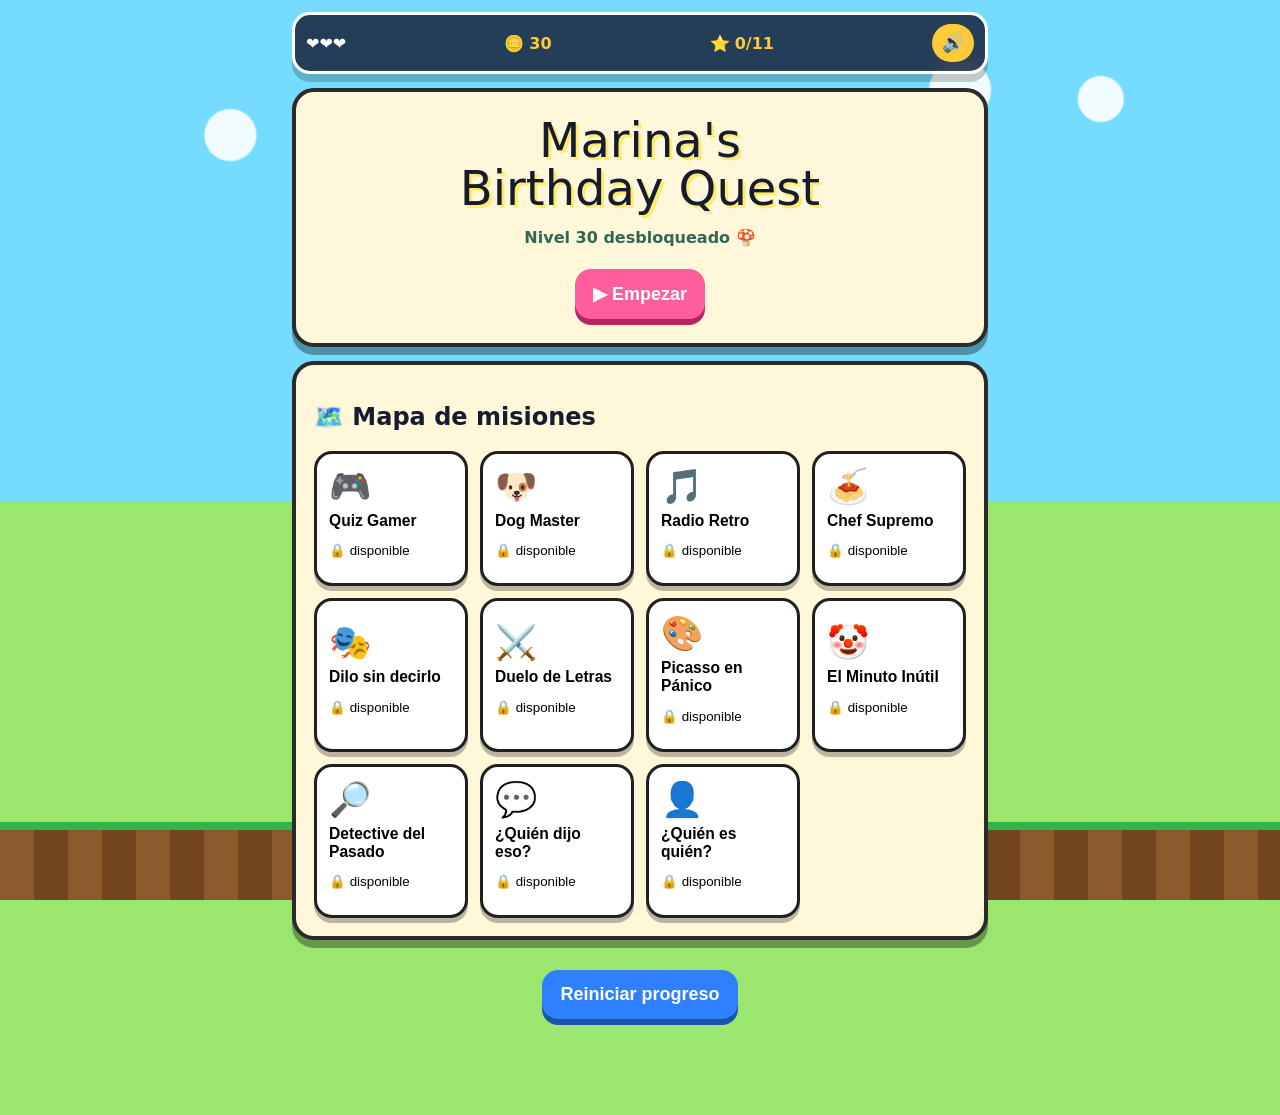
==== commit 00bf2a26: "Add files via upload" ====
--- a/index.html
+++ b/index.html
@@ -4,16 +4,10 @@
   <meta charset="utf-8" />
   <meta name="viewport" content="width=device-width, initial-scale=1, viewport-fit=cover" />
   <title>Marina's Birthday Quest</title>
-  <link rel="stylesheet" href="css/style.css" />
+  <link rel="stylesheet" href="css/main.css" />
 </head>
 <body>
-  <div class="sky" aria-hidden="true">
-    <div class="cloud c1"></div><div class="cloud c2"></div><div class="cloud c3"></div>
-    <div class="hill h1"></div><div class="hill h2"></div>
-    <div class="pipe p1"></div><div class="pipe p2"></div>
-    <div class="ground"></div>
-  </div>
-  <main id="app" class="app"></main>
-  <script src="js/app.js"></script>
+  <div id="app"></div>
+  <script type="module" src="js/app.js"></script>
 </body>
 </html>
--- a/css/main.css
+++ b/css/main.css
@@ -0,0 +1 @@
+:root{--sky:#70d8ff;--green:#2fb94d;--dark:#161b2e;--card:#fff7da;--accent:#ffca3a;--pink:#ff5e9c;--blue:#2e80ff;--ok:#31c771;--bad:#ff4d4d}*{box-sizing:border-box}body{margin:0;font-family:system-ui,-apple-system,Segoe UI,Roboto,Arial,sans-serif;background:linear-gradient(#75dcff 0 45%,#9ae66e 45% 100%);min-height:100vh;color:var(--dark);overflow-x:hidden}body:before{content:"";position:fixed;inset:0;background:radial-gradient(circle at 18% 15%,#fff 0 25px,transparent 27px),radial-gradient(circle at 28% 16%,#fff 0 20px,transparent 22px),radial-gradient(circle at 75% 10%,#fff 0 30px,transparent 32px),radial-gradient(circle at 86% 11%,#fff 0 22px,transparent 24px);opacity:.9;z-index:-2}body:after{content:"";position:fixed;left:0;right:0;bottom:0;height:70px;background:repeating-linear-gradient(90deg,#8b5a2b 0 34px,#72451f 34px 68px);border-top:8px solid #2eb64b;z-index:-1}.app{max-width:720px;margin:auto;padding:12px 12px 90px}.hud{position:sticky;top:0;z-index:5;display:flex;gap:8px;align-items:center;justify-content:space-between;background:#10172ccc;color:white;border:3px solid #fff;border-radius:18px;padding:9px 11px;backdrop-filter:blur(8px);box-shadow:0 8px 0 #0003}.hud b{color:var(--accent)}.sound{border:0;border-radius:99px;background:var(--accent);font-size:18px;padding:8px 10px}.hero,.card{background:var(--card);border:4px solid #2b2b2b;border-radius:22px;box-shadow:0 8px 0 #0005;padding:18px;margin:14px 0}.hero{text-align:center}.title{font-size:clamp(28px,8vw,48px);line-height:1;margin:6px 0;text-shadow:3px 3px #ffec6d}.subtitle{font-weight:800;color:#365}.grid{display:grid;grid-template-columns:repeat(auto-fit,minmax(150px,1fr));gap:12px}.mission{min-height:118px;border:3px solid #202020;border-radius:18px;background:white;box-shadow:0 5px 0 #0004;padding:12px;text-align:left;cursor:pointer}.mission.done{background:#eaffd7}.mission .ico{font-size:34px}.mission h3{margin:6px 0 4px}.btn{display:inline-flex;justify-content:center;align-items:center;gap:8px;border:0;border-radius:16px;background:var(--pink);color:white;font-weight:900;font-size:18px;padding:14px 18px;box-shadow:0 6px 0 #b32660;margin:6px;cursor:pointer}.btn.secondary{background:var(--blue);box-shadow:0 6px 0 #1855a8}.btn.ok{background:var(--ok);box-shadow:0 6px 0 #1c8c4d}.btn.bad{background:var(--bad);box-shadow:0 6px 0 #a92323}.btn:disabled{opacity:.55}.q{font-size:22px;font-weight:900;margin-bottom:12px}.option{display:block;width:100%;text-align:left;background:white;border:3px solid #222;border-radius:16px;padding:14px 13px;margin:10px 0;font-size:17px;font-weight:800;box-shadow:0 5px 0 #0003}.option.correct{background:#b8ffc9}.option.wrong{background:#ffb9b9}.progress{height:18px;background:#ffffffaa;border:3px solid #222;border-radius:999px;overflow:hidden;margin:8px 0}.bar{height:100%;background:linear-gradient(90deg,#ffdc3d,#ff7eb3);width:0%;transition:.3s}.timer{font-size:54px;font-weight:1000;text-align:center;text-shadow:3px 3px #fff;margin:8px}.big-word{text-align:center;font-size:clamp(32px,10vw,58px);font-weight:1000;border:4px dashed #222;border-radius:20px;padding:18px;background:white;margin:12px 0}.record{width:170px;height:170px;border-radius:50%;margin:18px auto;background:radial-gradient(circle,#333 0 16px,#111 17px 32px,#333 33px 36px,#111 37px 70px,#444 71px);animation:spin 1s linear infinite paused}.record.playing{animation-play-state:running}@keyframes spin{to{transform:rotate(360deg)}}.chatline{background:white;border:3px solid #222;border-radius:16px;padding:12px;margin:8px 0;font-size:19px;font-weight:800}.photo{max-width:100%;border-radius:18px;border:4px solid #222;box-shadow:0 5px 0 #0004;background:#ddd}.photoWrap{position:relative}.target{position:absolute;border:3px solid #20e37a;border-radius:50%;transform:translate(-50%,-50%);pointer-events:none;box-shadow:0 0 0 9999px #0000}.twoPhotos{display:grid;grid-template-columns:1fr 1fr;gap:8px;align-items:start}.answerImg{width:100%;max-height:420px;object-fit:cover}.small{font-size:13px;opacity:.75}.pill{display:inline-block;background:#222;color:#fff;border-radius:999px;padding:5px 10px;font-weight:900;margin:3px}.footer{text-align:center;margin-top:24px}.confetti{position:fixed;inset:0;pointer-events:none;background:radial-gradient(circle at 20% 20%,#ff0 0 5px,transparent 6px),radial-gradient(circle at 60% 35%,#f0f 0 5px,transparent 6px),radial-gradient(circle at 80% 70%,#0ff 0 5px,transparent 6px),radial-gradient(circle at 35% 75%,#0f0 0 5px,transparent 6px);animation:pop .9s ease-out forwards}@keyframes pop{from{opacity:1;transform:scale(.8)}to{opacity:0;transform:scale(1.4)}}@media(max-width:520px){.app{padding:8px 8px 80px}.hud{font-size:13px}.hero,.card{padding:13px;border-radius:18px}.twoPhotos{grid-template-columns:1fr}.btn{width:100%;margin:7px 0}.option{font-size:16px}.q{font-size:20px}}
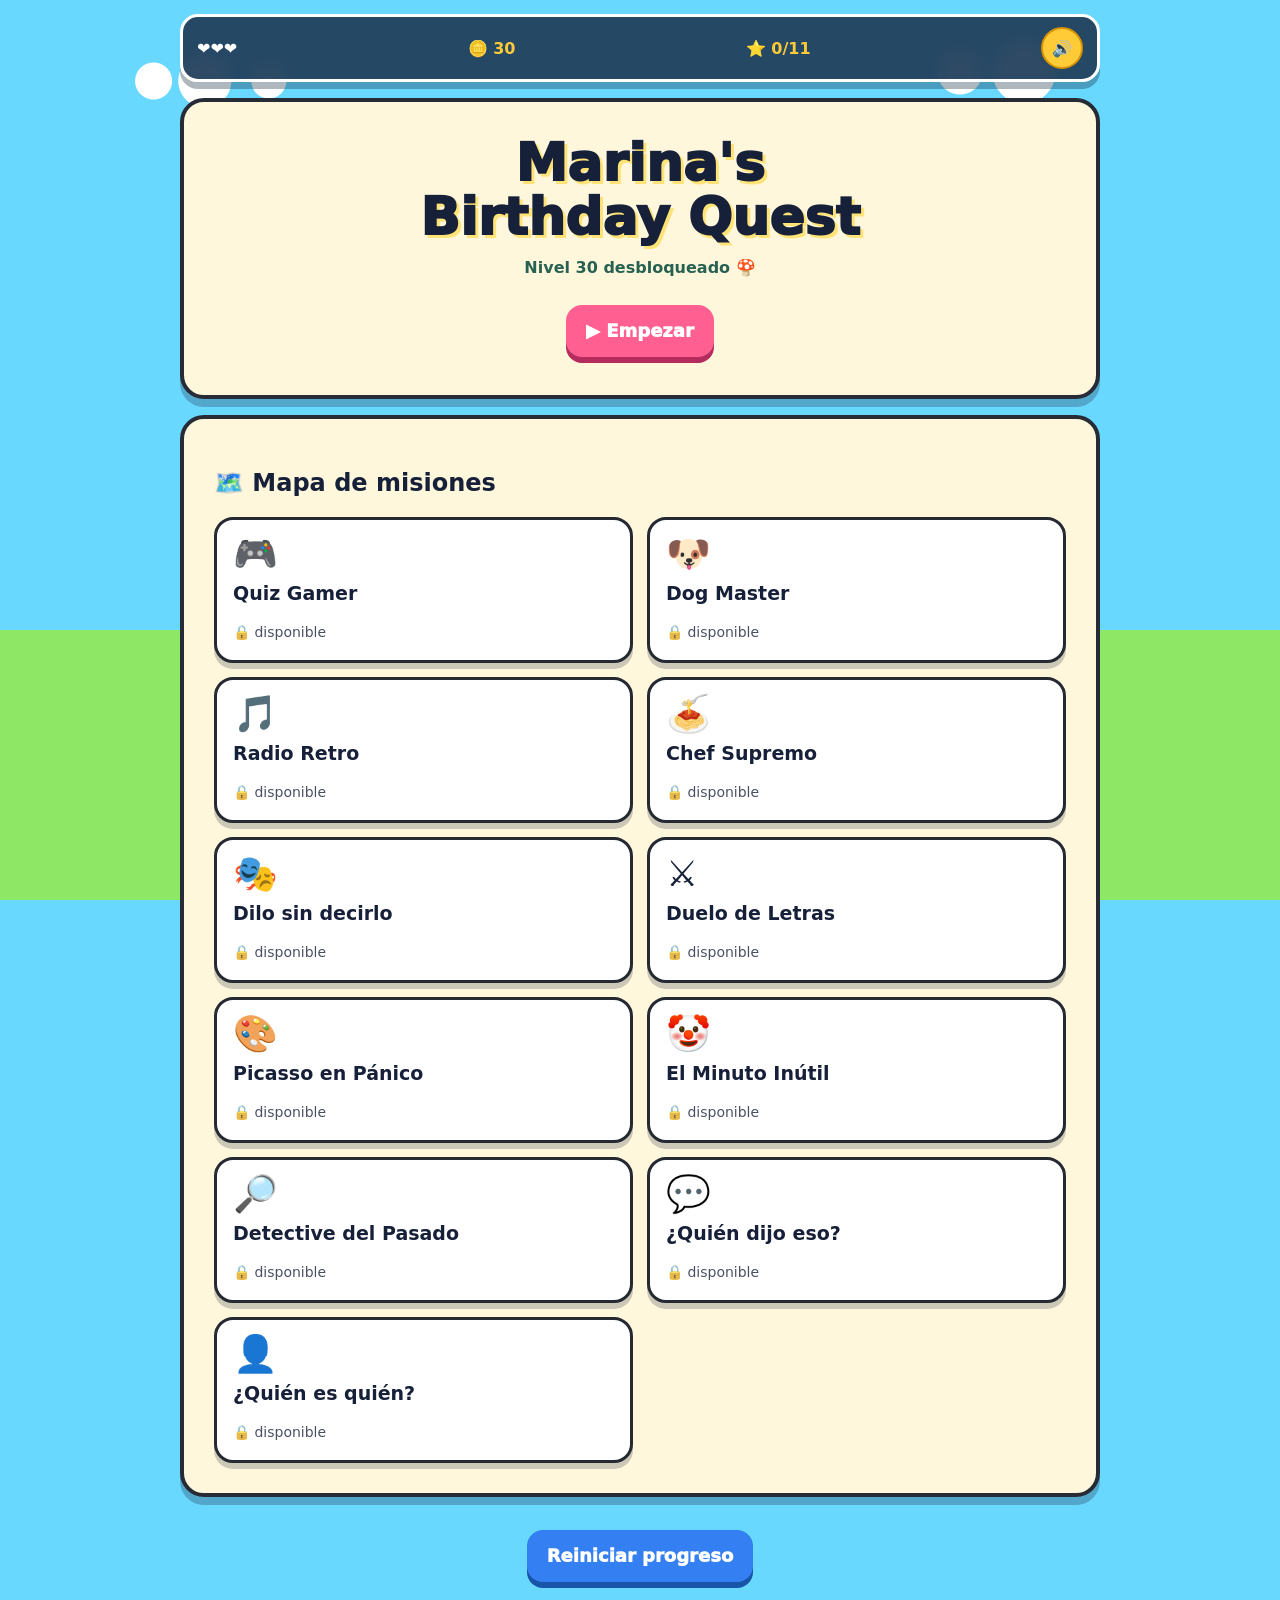
==== commit 24a16c73: "Add files via upload" ====
--- a/index.html
+++ b/index.html
@@ -4,10 +4,10 @@
   <meta charset="utf-8" />
   <meta name="viewport" content="width=device-width, initial-scale=1, viewport-fit=cover" />
   <title>Marina's Birthday Quest</title>
-  <link rel="stylesheet" href="css/main.css" />
+  <link rel="stylesheet" href="css/main.css?v=1.1.0" />
 </head>
 <body>
   <div id="app"></div>
-  <script type="module" src="js/app.js"></script>
+  <script type="module" src="js/app.js?v=1.1.0"></script>
 </body>
 </html>
--- a/css/main.css
+++ b/css/main.css
@@ -1 +1,250 @@
-:root{--sky:#70d8ff;--green:#2fb94d;--dark:#161b2e;--card:#fff7da;--accent:#ffca3a;--pink:#ff5e9c;--blue:#2e80ff;--ok:#31c771;--bad:#ff4d4d}*{box-sizing:border-box}body{margin:0;font-family:system-ui,-apple-system,Segoe UI,Roboto,Arial,sans-serif;background:linear-gradient(#75dcff 0 45%,#9ae66e 45% 100%);min-height:100vh;color:var(--dark);overflow-x:hidden}body:before{content:"";position:fixed;inset:0;background:radial-gradient(circle at 18% 15%,#fff 0 25px,transparent 27px),radial-gradient(circle at 28% 16%,#fff 0 20px,transparent 22px),radial-gradient(circle at 75% 10%,#fff 0 30px,transparent 32px),radial-gradient(circle at 86% 11%,#fff 0 22px,transparent 24px);opacity:.9;z-index:-2}body:after{content:"";position:fixed;left:0;right:0;bottom:0;height:70px;background:repeating-linear-gradient(90deg,#8b5a2b 0 34px,#72451f 34px 68px);border-top:8px solid #2eb64b;z-index:-1}.app{max-width:720px;margin:auto;padding:12px 12px 90px}.hud{position:sticky;top:0;z-index:5;display:flex;gap:8px;align-items:center;justify-content:space-between;background:#10172ccc;color:white;border:3px solid #fff;border-radius:18px;padding:9px 11px;backdrop-filter:blur(8px);box-shadow:0 8px 0 #0003}.hud b{color:var(--accent)}.sound{border:0;border-radius:99px;background:var(--accent);font-size:18px;padding:8px 10px}.hero,.card{background:var(--card);border:4px solid #2b2b2b;border-radius:22px;box-shadow:0 8px 0 #0005;padding:18px;margin:14px 0}.hero{text-align:center}.title{font-size:clamp(28px,8vw,48px);line-height:1;margin:6px 0;text-shadow:3px 3px #ffec6d}.subtitle{font-weight:800;color:#365}.grid{display:grid;grid-template-columns:repeat(auto-fit,minmax(150px,1fr));gap:12px}.mission{min-height:118px;border:3px solid #202020;border-radius:18px;background:white;box-shadow:0 5px 0 #0004;padding:12px;text-align:left;cursor:pointer}.mission.done{background:#eaffd7}.mission .ico{font-size:34px}.mission h3{margin:6px 0 4px}.btn{display:inline-flex;justify-content:center;align-items:center;gap:8px;border:0;border-radius:16px;background:var(--pink);color:white;font-weight:900;font-size:18px;padding:14px 18px;box-shadow:0 6px 0 #b32660;margin:6px;cursor:pointer}.btn.secondary{background:var(--blue);box-shadow:0 6px 0 #1855a8}.btn.ok{background:var(--ok);box-shadow:0 6px 0 #1c8c4d}.btn.bad{background:var(--bad);box-shadow:0 6px 0 #a92323}.btn:disabled{opacity:.55}.q{font-size:22px;font-weight:900;margin-bottom:12px}.option{display:block;width:100%;text-align:left;background:white;border:3px solid #222;border-radius:16px;padding:14px 13px;margin:10px 0;font-size:17px;font-weight:800;box-shadow:0 5px 0 #0003}.option.correct{background:#b8ffc9}.option.wrong{background:#ffb9b9}.progress{height:18px;background:#ffffffaa;border:3px solid #222;border-radius:999px;overflow:hidden;margin:8px 0}.bar{height:100%;background:linear-gradient(90deg,#ffdc3d,#ff7eb3);width:0%;transition:.3s}.timer{font-size:54px;font-weight:1000;text-align:center;text-shadow:3px 3px #fff;margin:8px}.big-word{text-align:center;font-size:clamp(32px,10vw,58px);font-weight:1000;border:4px dashed #222;border-radius:20px;padding:18px;background:white;margin:12px 0}.record{width:170px;height:170px;border-radius:50%;margin:18px auto;background:radial-gradient(circle,#333 0 16px,#111 17px 32px,#333 33px 36px,#111 37px 70px,#444 71px);animation:spin 1s linear infinite paused}.record.playing{animation-play-state:running}@keyframes spin{to{transform:rotate(360deg)}}.chatline{background:white;border:3px solid #222;border-radius:16px;padding:12px;margin:8px 0;font-size:19px;font-weight:800}.photo{max-width:100%;border-radius:18px;border:4px solid #222;box-shadow:0 5px 0 #0004;background:#ddd}.photoWrap{position:relative}.target{position:absolute;border:3px solid #20e37a;border-radius:50%;transform:translate(-50%,-50%);pointer-events:none;box-shadow:0 0 0 9999px #0000}.twoPhotos{display:grid;grid-template-columns:1fr 1fr;gap:8px;align-items:start}.answerImg{width:100%;max-height:420px;object-fit:cover}.small{font-size:13px;opacity:.75}.pill{display:inline-block;background:#222;color:#fff;border-radius:999px;padding:5px 10px;font-weight:900;margin:3px}.footer{text-align:center;margin-top:24px}.confetti{position:fixed;inset:0;pointer-events:none;background:radial-gradient(circle at 20% 20%,#ff0 0 5px,transparent 6px),radial-gradient(circle at 60% 35%,#f0f 0 5px,transparent 6px),radial-gradient(circle at 80% 70%,#0ff 0 5px,transparent 6px),radial-gradient(circle at 35% 75%,#0f0 0 5px,transparent 6px);animation:pop .9s ease-out forwards}@keyframes pop{from{opacity:1;transform:scale(.8)}to{opacity:0;transform:scale(1.4)}}@media(max-width:520px){.app{padding:8px 8px 80px}.hud{font-size:13px}.hero,.card{padding:13px;border-radius:18px}.twoPhotos{grid-template-columns:1fr}.btn{width:100%;margin:7px 0}.option{font-size:16px}.q{font-size:20px}}
+:root{
+  --sky:#68d8ff;
+  --grass:#8ee865;
+  --ink:#172039;
+  --navy:#213f5c;
+  --cream:#fff7dc;
+  --paper:#ffffff;
+  --yellow:#ffcb37;
+  --pink:#ff5f91;
+  --blue:#347ff1;
+  --green:#34c86f;
+  --red:#ff5d5d;
+  --shadow:#17203944;
+}
+
+*{box-sizing:border-box}
+html{min-height:100%;background:var(--sky)}
+body{
+  margin:0;
+  min-height:100vh;
+  color:var(--ink);
+  font-family:system-ui,-apple-system,BlinkMacSystemFont,"Segoe UI",Roboto,Arial,sans-serif;
+  background:
+    radial-gradient(circle at 12% 9%,#fff 0 18px,transparent 19px),
+    radial-gradient(circle at 16% 9%,#fff 0 26px,transparent 27px),
+    radial-gradient(circle at 21% 9%,#fff 0 17px,transparent 18px),
+    radial-gradient(circle at 75% 8%,#fff 0 22px,transparent 23px),
+    radial-gradient(circle at 80% 8%,#fff 0 31px,transparent 32px),
+    linear-gradient(to bottom,var(--sky) 0 70%,var(--grass) 70% 100%);
+  background-attachment:fixed;
+  overflow-x:hidden;
+}
+body::after{
+  content:"";
+  position:fixed;
+  z-index:-1;
+  left:0;right:0;bottom:0;
+  height:52px;
+  border-top:8px solid #38bd51;
+  background:repeating-linear-gradient(90deg,#9a5d2e 0 42px,#75421f 42px 84px);
+}
+button,input,select,textarea{font:inherit}
+button{-webkit-tap-highlight-color:transparent}
+
+.app{
+  width:min(100% - 24px,860px);
+  min-height:100vh;
+  margin:0 auto;
+  padding:14px 0 92px;
+}
+
+.hud{
+  position:sticky;
+  top:8px;
+  z-index:20;
+  width:100%;
+  min-height:58px;
+  display:grid;
+  grid-template-columns:repeat(4,max-content);
+  align-items:center;
+  justify-content:space-between;
+  gap:12px;
+  padding:10px 14px;
+  color:#fff;
+  background:color-mix(in srgb,var(--navy) 94%,transparent);
+  border:3px solid #fff;
+  border-radius:18px;
+  box-shadow:0 7px 0 #10283d55;
+  backdrop-filter:blur(8px);
+  font-weight:800;
+}
+.hud b{color:var(--yellow)}
+.sound{
+  min-width:42px;
+  min-height:42px;
+  border:2px solid #d69200;
+  border-radius:999px;
+  background:var(--yellow);
+  color:#172039;
+  cursor:pointer;
+}
+
+.hero,.card{
+  width:100%;
+  margin:16px auto 0;
+  padding:clamp(18px,4vw,30px);
+  background:var(--cream);
+  border:4px solid #262b35;
+  border-radius:24px;
+  box-shadow:0 8px 0 var(--shadow);
+}
+.hero{text-align:center}
+.title{
+  margin:4px auto 12px;
+  font-size:clamp(30px,7vw,52px);
+  line-height:1.04;
+  font-weight:1000;
+  text-wrap:balance;
+  text-shadow:3px 3px 0 #ffe376;
+}
+.subtitle{margin:8px 0 16px;color:#276151;font-weight:900}
+.hero p,.card p{line-height:1.55}
+
+/* Home / map */
+.grid{
+  display:grid;
+  grid-template-columns:repeat(2,minmax(0,1fr));
+  gap:14px;
+  margin-top:16px;
+}
+.mission{
+  min-width:0;
+  min-height:146px;
+  display:flex;
+  flex-direction:column;
+  align-items:flex-start;
+  justify-content:flex-start;
+  padding:16px;
+  color:var(--ink);
+  text-align:left;
+  background:#fff;
+  border:3px solid #252a32;
+  border-radius:19px;
+  box-shadow:0 6px 0 #17203938;
+  cursor:pointer;
+  transition:transform .15s ease,box-shadow .15s ease;
+}
+.mission:hover{transform:translateY(-2px);box-shadow:0 8px 0 #17203938}
+.mission:active{transform:translateY(3px);box-shadow:0 3px 0 #17203938}
+.mission.done{background:#e4ffd1}
+.mission .ico{font-size:36px;line-height:1}
+.mission h3{margin:10px 0 5px;font-size:19px}
+.mission p{margin:auto 0 0;font-size:14px;opacity:.78}
+
+/* Shared mission controls */
+.btn{
+  display:inline-flex;
+  align-items:center;
+  justify-content:center;
+  gap:8px;
+  min-height:52px;
+  margin:8px 5px;
+  padding:13px 20px;
+  color:#fff;
+  background:var(--pink);
+  border:0;
+  border-radius:16px;
+  box-shadow:0 6px 0 #b42b5e;
+  font-size:18px;
+  font-weight:950;
+  cursor:pointer;
+}
+.btn.secondary{background:var(--blue);box-shadow:0 6px 0 #1855a8}
+.btn.ok{background:var(--green);box-shadow:0 6px 0 #198848}
+.btn.bad{background:var(--red);box-shadow:0 6px 0 #aa2727}
+.btn:active{transform:translateY(4px);box-shadow:0 2px 0 #0004}
+.btn:disabled{opacity:.55;cursor:not-allowed}
+
+/* Quiz and selectable answers */
+#quiz,#music,#who,#cards,#draw,#diff{
+  max-width:760px;
+  min-height:360px;
+  text-align:center;
+}
+.q{
+  max-width:680px;
+  margin:22px auto 18px;
+  font-size:clamp(21px,4vw,28px);
+  line-height:1.35;
+  font-weight:950;
+  text-align:center;
+  text-wrap:balance;
+}
+.opts{
+  width:100%;
+  display:grid;
+  grid-template-columns:repeat(2,minmax(0,1fr));
+  gap:14px;
+  margin-top:18px;
+}
+.option{
+  width:100%;
+  min-height:66px;
+  display:flex;
+  align-items:center;
+  justify-content:center;
+  margin:0;
+  padding:14px 16px;
+  color:#172039 !important;
+  background:#fff !important;
+  border:3px solid #262b35;
+  border-radius:17px;
+  box-shadow:0 5px 0 #17203930;
+  font-size:17px;
+  line-height:1.25;
+  font-weight:900;
+  text-align:center;
+  overflow-wrap:anywhere;
+  cursor:pointer;
+}
+.option:hover{background:#eef7ff !important}
+.option.correct{background:#baffca !important;border-color:#168848}
+.option.wrong{background:#ffbcbc !important;border-color:#ae2727}
+
+.progress{
+  width:100%;
+  height:18px;
+  margin:2px auto 16px;
+  overflow:hidden;
+  background:#fff;
+  border:3px solid #252a32;
+  border-radius:999px;
+}
+.bar{height:100%;width:0;background:linear-gradient(90deg,#ffdc3d,#ff73a7);transition:width .3s ease}
+.timer{margin:14px auto;font-size:clamp(48px,12vw,78px);line-height:1;font-weight:1000;text-align:center;text-shadow:3px 3px #fff}
+.big-word{margin:18px auto;padding:20px;background:#fff;border:4px dashed #252a32;border-radius:20px;font-size:clamp(30px,8vw,56px);font-weight:1000;text-align:center;text-wrap:balance}
+.record{width:170px;height:170px;margin:22px auto;border-radius:50%;background:radial-gradient(circle,#333 0 16px,#111 17px 32px,#333 33px 36px,#111 37px 70px,#444 71px);animation:spin 1s linear infinite paused}
+.record.playing{animation-play-state:running}
+@keyframes spin{to{transform:rotate(360deg)}}
+.chatline{margin:10px 0;padding:14px;background:#fff;border:3px solid #252a32;border-radius:16px;font-size:19px;font-weight:850}
+
+.photo{display:block;max-width:100%;height:auto;margin-inline:auto;background:#ddd;border:4px solid #252a32;border-radius:18px;box-shadow:0 5px 0 #17203935}
+.answerImg{width:min(100%,520px);max-height:58vh;object-fit:contain}
+.photoWrap{position:relative;width:100%;margin:auto}
+.target{position:absolute;border:4px solid #20e37a;border-radius:50%;transform:translate(-50%,-50%);pointer-events:none;box-shadow:0 0 0 3px #fff8}
+.twoPhotos{display:grid;grid-template-columns:1fr 1fr;gap:10px;align-items:start}
+.small{font-size:13px;opacity:.75}
+.pill{display:inline-block;margin:3px;padding:5px 10px;color:#fff;background:#222;border-radius:999px;font-weight:900}
+.footer{text-align:center;margin-top:25px}
+
+.confetti{position:fixed;inset:0;z-index:100;pointer-events:none;background:radial-gradient(circle at 20% 20%,#ff0 0 5px,transparent 6px),radial-gradient(circle at 60% 35%,#f0f 0 5px,transparent 6px),radial-gradient(circle at 80% 70%,#0ff 0 5px,transparent 6px),radial-gradient(circle at 35% 75%,#0f0 0 5px,transparent 6px);animation:pop .9s ease-out forwards}
+@keyframes pop{from{opacity:1;transform:scale(.8)}to{opacity:0;transform:scale(1.4)}}
+
+@media (max-width:680px){
+  .app{width:min(100% - 16px,860px);padding-top:8px}
+  .hud{top:4px;grid-template-columns:repeat(4,auto);gap:5px;padding:8px;font-size:12px}
+  .sound{min-width:36px;min-height:36px;padding:4px}
+  .hero,.card{margin-top:12px;padding:16px;border-width:3px;border-radius:20px}
+  .grid{grid-template-columns:1fr;gap:11px}
+  .mission{min-height:112px}
+  .opts{grid-template-columns:1fr;gap:11px}
+  .option{min-height:58px;font-size:16px}
+  .btn{width:100%;margin:7px 0}
+  .twoPhotos{grid-template-columns:1fr}
+  .answerImg{max-height:50vh}
+}
+
+@media (min-width:1100px){
+  .app{width:min(100% - 48px,920px)}
+}
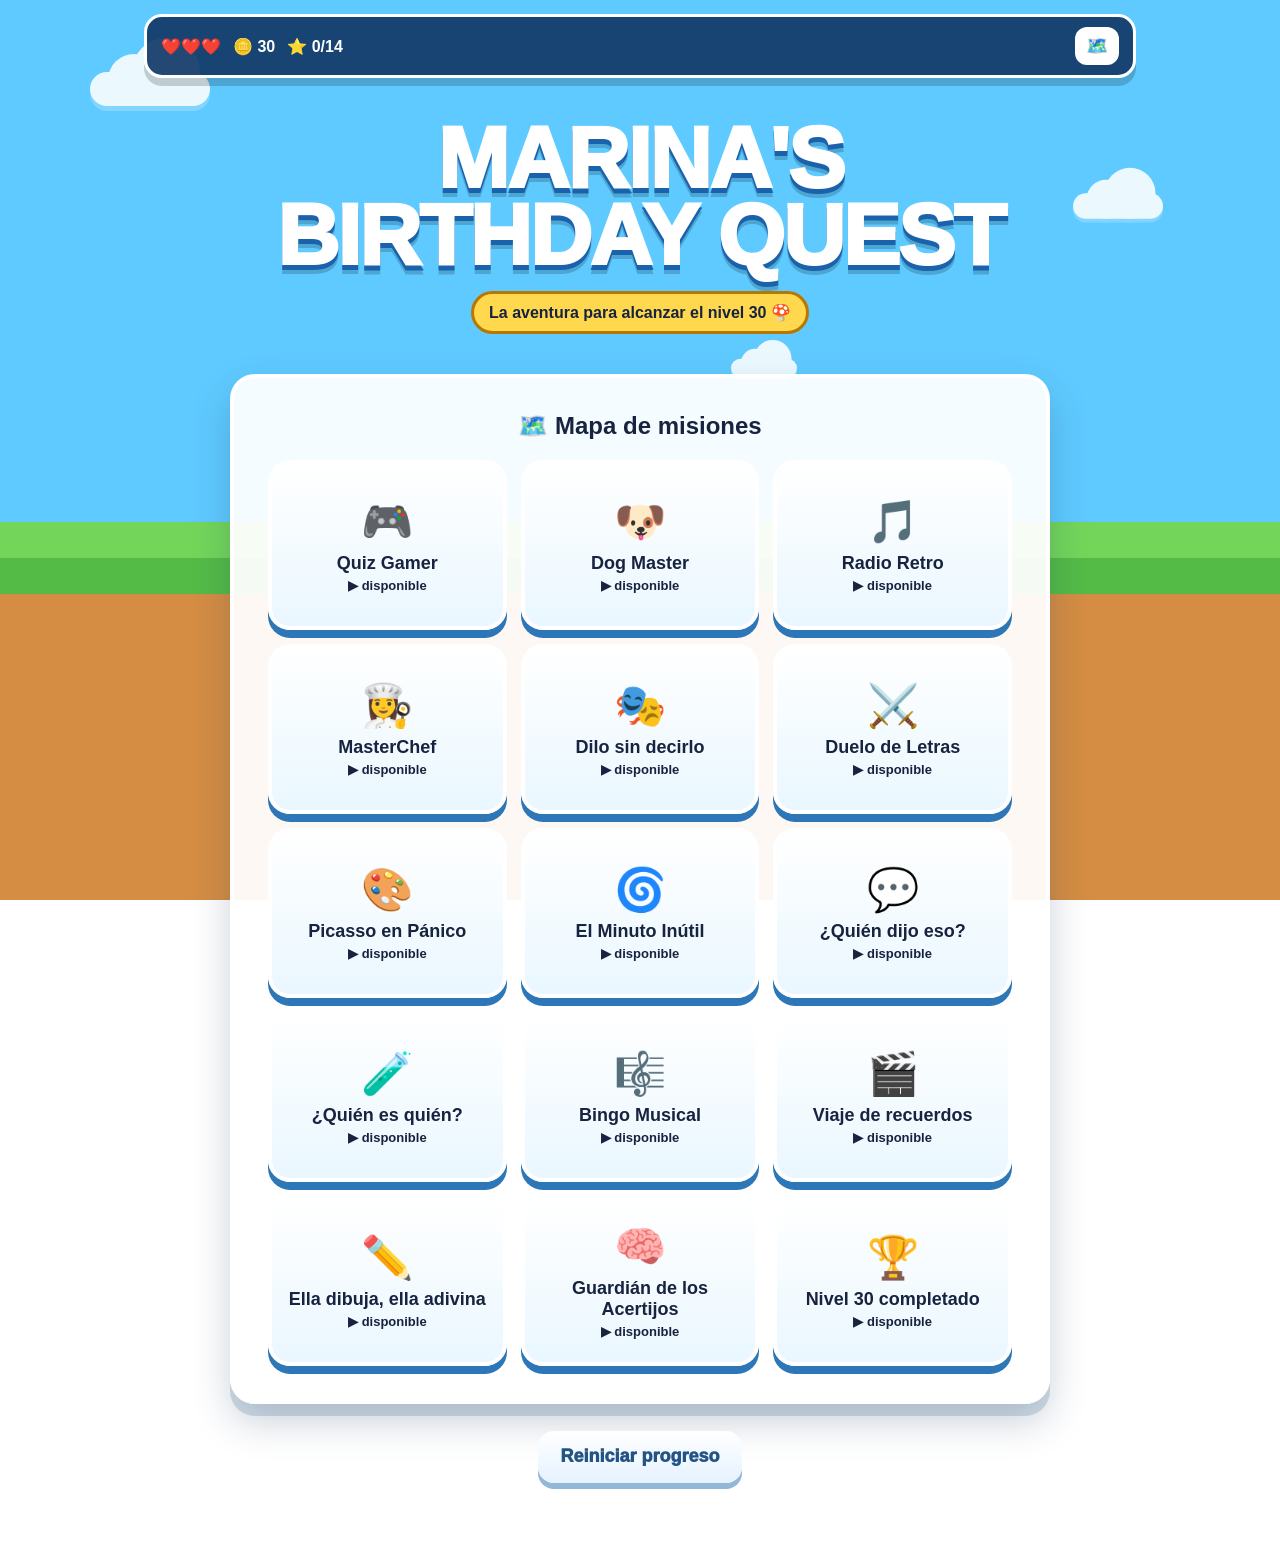
==== commit 99ecec20: "Add files via upload" ====
--- a/index.html
+++ b/index.html
@@ -1,13 +1,15 @@
 <!doctype html>
 <html lang="es">
 <head>
-  <meta charset="utf-8" />
-  <meta name="viewport" content="width=device-width, initial-scale=1, viewport-fit=cover" />
+  <meta charset="utf-8">
+  <meta name="viewport" content="width=device-width,initial-scale=1,viewport-fit=cover">
+  <meta name="theme-color" content="#5dc9ff">
   <title>Marina's Birthday Quest</title>
-  <link rel="stylesheet" href="css/main.css?v=1.1.0" />
+  <link rel="stylesheet" href="css/main.css?v=final-2">
 </head>
 <body>
-  <div id="app"></div>
-  <script type="module" src="js/app.js?v=1.1.0"></script>
+  <div class="sky" aria-hidden="true"><span class="cloud c1"></span><span class="cloud c2"></span><span class="cloud c3"></span></div>
+  <main id="app" class="app"></main>
+  <script type="module" src="js/app.js?v=final-2"></script>
 </body>
 </html>
--- a/css/main.css
+++ b/css/main.css
@@ -1,250 +1,7 @@
-:root{
-  --sky:#68d8ff;
-  --grass:#8ee865;
-  --ink:#172039;
-  --navy:#213f5c;
-  --cream:#fff7dc;
-  --paper:#ffffff;
-  --yellow:#ffcb37;
-  --pink:#ff5f91;
-  --blue:#347ff1;
-  --green:#34c86f;
-  --red:#ff5d5d;
-  --shadow:#17203944;
-}
+:root{--ink:#17233f;--blue:#1578d4;--blue2:#0e5aa8;--cream:#fff8df;--card:rgba(255,255,255,.94);--green:#38b96b;--red:#e94b56;--yellow:#ffd84d;--shadow:0 12px 0 rgba(32,78,128,.18),0 18px 38px rgba(20,54,92,.22)}
+*{box-sizing:border-box}html,body{margin:0;min-height:100%;font-family:Trebuchet MS,Arial,sans-serif;color:var(--ink)}body{background:linear-gradient(#5fcaff 0 58%,#73d65b 58% 66%,#d58d43 66% 100%);background-attachment:fixed;overflow-x:hidden}.sky{position:fixed;inset:0;z-index:-1;pointer-events:none;background:linear-gradient(transparent 62%,rgba(46,155,46,.45) 62% 66%,transparent 66%)}.cloud{position:absolute;width:120px;height:34px;background:#fff;border-radius:40px;opacity:.88;filter:drop-shadow(0 5px 0 rgba(255,255,255,.25))}.cloud:before,.cloud:after{content:"";position:absolute;background:#fff;border-radius:50%}.cloud:before{width:52px;height:52px;left:18px;bottom:0}.cloud:after{width:68px;height:68px;right:10px;bottom:0}.c1{top:8%;left:7%}.c2{top:21%;right:8%;transform:scale(.75)}.c3{top:39%;left:55%;transform:scale(.55)}
+.app{width:min(100%,1020px);margin:0 auto;padding:max(14px,env(safe-area-inset-top)) 14px 44px;min-height:100vh}.hud{position:sticky;top:8px;z-index:20;display:flex;align-items:center;justify-content:center;gap:12px;flex-wrap:wrap;background:rgba(19,57,105,.92);color:#fff;border:3px solid #fff;border-radius:18px;padding:10px 14px;box-shadow:0 8px 0 rgba(0,0,0,.18);font-weight:900}.hud .grow{flex:1}.hud button{border:0;background:#fff;color:#17345f;border-radius:12px;padding:8px 11px;font-size:18px;cursor:pointer}.hero{text-align:center;padding:42px 12px 22px}.logo{font-weight:1000;text-transform:uppercase;line-height:.9;letter-spacing:-2px;font-size:clamp(42px,9vw,86px);color:#fff;text-shadow:0 5px 0 #1b62ad,0 9px 0 rgba(0,0,0,.18)}.subtitle{display:inline-block;margin-top:16px;padding:9px 15px;background:var(--yellow);border:3px solid #b67800;border-radius:999px;font-weight:900}.card{width:min(100%,820px);margin:18px auto;background:var(--card);border:4px solid #fff;border-radius:25px;padding:clamp(18px,4vw,34px);box-shadow:var(--shadow);text-align:center}.card h1,.card h2,.card h3{margin-top:0}.intro-icon{font-size:58px}.mission-grid{display:grid;grid-template-columns:repeat(3,minmax(0,1fr));gap:14px}.mission{min-height:170px;border:4px solid #fff;background:linear-gradient(#fff,#eaf7ff);border-radius:22px;padding:16px 10px;box-shadow:0 8px 0 #2d76b7;cursor:pointer;color:var(--ink);transition:.15s transform}.mission:hover{transform:translateY(-3px)}.mission.done{background:linear-gradient(#eaffed,#bdf1c9);box-shadow:0 8px 0 #2f9c55}.mission .ico{font-size:42px}.mission h3{margin:7px 0 4px;font-size:18px}.mission p{margin:0;font-size:13px;font-weight:800}.btn{appearance:none;border:0;border-radius:16px;background:linear-gradient(#39a5ff,#1576d0);color:#fff;padding:14px 22px;font-size:18px;font-weight:1000;box-shadow:0 6px 0 #0f4f93;cursor:pointer;margin:7px;min-height:52px}.btn:active{transform:translateY(4px);box-shadow:0 2px 0 #0f4f93}.btn.secondary{background:linear-gradient(#fff,#e6f2ff);color:#245483;box-shadow:0 6px 0 #91b8d9}.btn.ok{background:linear-gradient(#54d883,#2fae60);box-shadow:0 6px 0 #1e8245}.btn.danger{background:linear-gradient(#ff737a,#d93643);box-shadow:0 6px 0 #9c2030}.btn:disabled{filter:grayscale(.5);opacity:.62;cursor:not-allowed}.question{font-size:clamp(21px,4vw,30px);font-weight:1000;white-space:pre-line;margin:18px 0}.options{display:grid;grid-template-columns:1fr 1fr;gap:13px;margin-top:20px}.option{border:3px solid #91c6ee;border-radius:17px;background:#fff;padding:16px 12px;min-height:66px;font-size:17px;font-weight:900;color:#17345f;cursor:pointer;box-shadow:0 5px 0 #a7cbe5}.option.correct{background:#bdf3ce;border-color:#35ad63}.option.wrong{background:#ffc9ce;border-color:#e24753}.progress{height:18px;background:#d6eaf8;border:3px solid #fff;border-radius:999px;overflow:hidden;box-shadow:inset 0 0 0 2px #5a91bd}.bar{height:100%;background:linear-gradient(90deg,#ffd94c,#ff9a32);width:0;transition:.3s}.timer{font-size:clamp(64px,16vw,118px);font-weight:1000;color:#174d88;text-shadow:0 5px 0 #d3efff;margin:10px}.big-word{font-size:clamp(30px,7vw,58px);font-weight:1000;background:#fff6c7;border:4px dashed #e89b26;border-radius:18px;padding:20px;margin:18px 0}.record{width:150px;height:150px;margin:18px auto;border-radius:50%;background:radial-gradient(circle,#ffdf55 0 10%,#142238 11% 18%,#333 19% 27%,#111 28% 35%,#333 36% 44%,#111 45% 54%,#333 55% 63%,#111 64%);box-shadow:0 8px 0 rgba(0,0,0,.25)}.record.playing{animation:spin 1.2s linear infinite}@keyframes spin{to{transform:rotate(360deg)}}.recipe-grid{display:grid;grid-template-columns:repeat(3,1fr);gap:10px}.ingredient{border:3px solid #d9bc82;background:#fffaf0;border-radius:15px;padding:13px 8px;font-weight:900;cursor:pointer}.ingredient.selected{background:#fff0a7;border-color:#df951e;transform:translateY(-2px)}.photo{display:block;max-width:100%;max-height:58vh;margin:16px auto;border-radius:18px;border:4px solid #fff;box-shadow:0 8px 22px rgba(0,0,0,.2);object-fit:contain}.list20{display:grid;grid-template-columns:repeat(2,1fr);gap:8px;text-align:left;padding:0;list-style:none;counter-reset:item}.list20 li{background:#f1f8ff;border:2px solid #b8d9f2;border-radius:12px;padding:10px;font-weight:900}.list20 li:before{counter-increment:item;content:counter(item) ". ";color:#1c70bd}.riddle{background:#fff9dc;border:3px solid #f0bd3f;border-radius:18px;padding:20px;margin:18px 0;text-align:left}.solution{display:none;background:#eaffee;border:3px solid #58bd78;border-radius:14px;padding:15px;margin-top:12px}.video-box{aspect-ratio:16/9;background:#10213f;border-radius:18px;display:grid;place-items:center;color:#fff;overflow:hidden}.video-box video{width:100%;height:100%;object-fit:contain}.rank{font-size:24px;font-weight:1000;color:#9b5700}.footer{text-align:center;margin:20px}.small{font-size:13px;opacity:.8}.notice{background:#fff1bd;border:3px solid #dba72d;border-radius:14px;padding:12px;font-weight:900}.confetti{position:fixed;inset:0;pointer-events:none;background-image:radial-gradient(circle,#ffdf3c 0 5px,transparent 6px),radial-gradient(circle,#ff4c69 0 5px,transparent 6px),radial-gradient(circle,#55d683 0 5px,transparent 6px);background-size:72px 72px,91px 91px,115px 115px;animation:fall 1s linear;z-index:100}@keyframes fall{from{background-position:0 -500px,0 -400px,0 -600px}to{background-position:0 600px,0 700px,0 500px}}
+@media(max-width:720px){.app{padding-left:10px;padding-right:10px}.mission-grid{grid-template-columns:1fr 1fr}.card{padding:18px 13px;border-radius:20px}.options{grid-template-columns:1fr}.option{font-size:16px}.recipe-grid{grid-template-columns:1fr 1fr}.hud{gap:8px;font-size:14px}.logo{font-size:49px}.mission{min-height:148px}.photo{max-height:52vh}}
+@media(max-width:390px){.mission-grid{grid-template-columns:1fr}.recipe-grid{grid-template-columns:1fr 1fr}.hud .lives{display:none}}
 
-*{box-sizing:border-box}
-html{min-height:100%;background:var(--sky)}
-body{
-  margin:0;
-  min-height:100vh;
-  color:var(--ink);
-  font-family:system-ui,-apple-system,BlinkMacSystemFont,"Segoe UI",Roboto,Arial,sans-serif;
-  background:
-    radial-gradient(circle at 12% 9%,#fff 0 18px,transparent 19px),
-    radial-gradient(circle at 16% 9%,#fff 0 26px,transparent 27px),
-    radial-gradient(circle at 21% 9%,#fff 0 17px,transparent 18px),
-    radial-gradient(circle at 75% 8%,#fff 0 22px,transparent 23px),
-    radial-gradient(circle at 80% 8%,#fff 0 31px,transparent 32px),
-    linear-gradient(to bottom,var(--sky) 0 70%,var(--grass) 70% 100%);
-  background-attachment:fixed;
-  overflow-x:hidden;
-}
-body::after{
-  content:"";
-  position:fixed;
-  z-index:-1;
-  left:0;right:0;bottom:0;
-  height:52px;
-  border-top:8px solid #38bd51;
-  background:repeating-linear-gradient(90deg,#9a5d2e 0 42px,#75421f 42px 84px);
-}
-button,input,select,textarea{font:inherit}
-button{-webkit-tap-highlight-color:transparent}
-
-.app{
-  width:min(100% - 24px,860px);
-  min-height:100vh;
-  margin:0 auto;
-  padding:14px 0 92px;
-}
-
-.hud{
-  position:sticky;
-  top:8px;
-  z-index:20;
-  width:100%;
-  min-height:58px;
-  display:grid;
-  grid-template-columns:repeat(4,max-content);
-  align-items:center;
-  justify-content:space-between;
-  gap:12px;
-  padding:10px 14px;
-  color:#fff;
-  background:color-mix(in srgb,var(--navy) 94%,transparent);
-  border:3px solid #fff;
-  border-radius:18px;
-  box-shadow:0 7px 0 #10283d55;
-  backdrop-filter:blur(8px);
-  font-weight:800;
-}
-.hud b{color:var(--yellow)}
-.sound{
-  min-width:42px;
-  min-height:42px;
-  border:2px solid #d69200;
-  border-radius:999px;
-  background:var(--yellow);
-  color:#172039;
-  cursor:pointer;
-}
-
-.hero,.card{
-  width:100%;
-  margin:16px auto 0;
-  padding:clamp(18px,4vw,30px);
-  background:var(--cream);
-  border:4px solid #262b35;
-  border-radius:24px;
-  box-shadow:0 8px 0 var(--shadow);
-}
-.hero{text-align:center}
-.title{
-  margin:4px auto 12px;
-  font-size:clamp(30px,7vw,52px);
-  line-height:1.04;
-  font-weight:1000;
-  text-wrap:balance;
-  text-shadow:3px 3px 0 #ffe376;
-}
-.subtitle{margin:8px 0 16px;color:#276151;font-weight:900}
-.hero p,.card p{line-height:1.55}
-
-/* Home / map */
-.grid{
-  display:grid;
-  grid-template-columns:repeat(2,minmax(0,1fr));
-  gap:14px;
-  margin-top:16px;
-}
-.mission{
-  min-width:0;
-  min-height:146px;
-  display:flex;
-  flex-direction:column;
-  align-items:flex-start;
-  justify-content:flex-start;
-  padding:16px;
-  color:var(--ink);
-  text-align:left;
-  background:#fff;
-  border:3px solid #252a32;
-  border-radius:19px;
-  box-shadow:0 6px 0 #17203938;
-  cursor:pointer;
-  transition:transform .15s ease,box-shadow .15s ease;
-}
-.mission:hover{transform:translateY(-2px);box-shadow:0 8px 0 #17203938}
-.mission:active{transform:translateY(3px);box-shadow:0 3px 0 #17203938}
-.mission.done{background:#e4ffd1}
-.mission .ico{font-size:36px;line-height:1}
-.mission h3{margin:10px 0 5px;font-size:19px}
-.mission p{margin:auto 0 0;font-size:14px;opacity:.78}
-
-/* Shared mission controls */
-.btn{
-  display:inline-flex;
-  align-items:center;
-  justify-content:center;
-  gap:8px;
-  min-height:52px;
-  margin:8px 5px;
-  padding:13px 20px;
-  color:#fff;
-  background:var(--pink);
-  border:0;
-  border-radius:16px;
-  box-shadow:0 6px 0 #b42b5e;
-  font-size:18px;
-  font-weight:950;
-  cursor:pointer;
-}
-.btn.secondary{background:var(--blue);box-shadow:0 6px 0 #1855a8}
-.btn.ok{background:var(--green);box-shadow:0 6px 0 #198848}
-.btn.bad{background:var(--red);box-shadow:0 6px 0 #aa2727}
-.btn:active{transform:translateY(4px);box-shadow:0 2px 0 #0004}
-.btn:disabled{opacity:.55;cursor:not-allowed}
-
-/* Quiz and selectable answers */
-#quiz,#music,#who,#cards,#draw,#diff{
-  max-width:760px;
-  min-height:360px;
-  text-align:center;
-}
-.q{
-  max-width:680px;
-  margin:22px auto 18px;
-  font-size:clamp(21px,4vw,28px);
-  line-height:1.35;
-  font-weight:950;
-  text-align:center;
-  text-wrap:balance;
-}
-.opts{
-  width:100%;
-  display:grid;
-  grid-template-columns:repeat(2,minmax(0,1fr));
-  gap:14px;
-  margin-top:18px;
-}
-.option{
-  width:100%;
-  min-height:66px;
-  display:flex;
-  align-items:center;
-  justify-content:center;
-  margin:0;
-  padding:14px 16px;
-  color:#172039 !important;
-  background:#fff !important;
-  border:3px solid #262b35;
-  border-radius:17px;
-  box-shadow:0 5px 0 #17203930;
-  font-size:17px;
-  line-height:1.25;
-  font-weight:900;
-  text-align:center;
-  overflow-wrap:anywhere;
-  cursor:pointer;
-}
-.option:hover{background:#eef7ff !important}
-.option.correct{background:#baffca !important;border-color:#168848}
-.option.wrong{background:#ffbcbc !important;border-color:#ae2727}
-
-.progress{
-  width:100%;
-  height:18px;
-  margin:2px auto 16px;
-  overflow:hidden;
-  background:#fff;
-  border:3px solid #252a32;
-  border-radius:999px;
-}
-.bar{height:100%;width:0;background:linear-gradient(90deg,#ffdc3d,#ff73a7);transition:width .3s ease}
-.timer{margin:14px auto;font-size:clamp(48px,12vw,78px);line-height:1;font-weight:1000;text-align:center;text-shadow:3px 3px #fff}
-.big-word{margin:18px auto;padding:20px;background:#fff;border:4px dashed #252a32;border-radius:20px;font-size:clamp(30px,8vw,56px);font-weight:1000;text-align:center;text-wrap:balance}
-.record{width:170px;height:170px;margin:22px auto;border-radius:50%;background:radial-gradient(circle,#333 0 16px,#111 17px 32px,#333 33px 36px,#111 37px 70px,#444 71px);animation:spin 1s linear infinite paused}
-.record.playing{animation-play-state:running}
-@keyframes spin{to{transform:rotate(360deg)}}
-.chatline{margin:10px 0;padding:14px;background:#fff;border:3px solid #252a32;border-radius:16px;font-size:19px;font-weight:850}
-
-.photo{display:block;max-width:100%;height:auto;margin-inline:auto;background:#ddd;border:4px solid #252a32;border-radius:18px;box-shadow:0 5px 0 #17203935}
-.answerImg{width:min(100%,520px);max-height:58vh;object-fit:contain}
-.photoWrap{position:relative;width:100%;margin:auto}
-.target{position:absolute;border:4px solid #20e37a;border-radius:50%;transform:translate(-50%,-50%);pointer-events:none;box-shadow:0 0 0 3px #fff8}
-.twoPhotos{display:grid;grid-template-columns:1fr 1fr;gap:10px;align-items:start}
-.small{font-size:13px;opacity:.75}
-.pill{display:inline-block;margin:3px;padding:5px 10px;color:#fff;background:#222;border-radius:999px;font-weight:900}
-.footer{text-align:center;margin-top:25px}
-
-.confetti{position:fixed;inset:0;z-index:100;pointer-events:none;background:radial-gradient(circle at 20% 20%,#ff0 0 5px,transparent 6px),radial-gradient(circle at 60% 35%,#f0f 0 5px,transparent 6px),radial-gradient(circle at 80% 70%,#0ff 0 5px,transparent 6px),radial-gradient(circle at 35% 75%,#0f0 0 5px,transparent 6px);animation:pop .9s ease-out forwards}
-@keyframes pop{from{opacity:1;transform:scale(.8)}to{opacity:0;transform:scale(1.4)}}
-
-@media (max-width:680px){
-  .app{width:min(100% - 16px,860px);padding-top:8px}
-  .hud{top:4px;grid-template-columns:repeat(4,auto);gap:5px;padding:8px;font-size:12px}
-  .sound{min-width:36px;min-height:36px;padding:4px}
-  .hero,.card{margin-top:12px;padding:16px;border-width:3px;border-radius:20px}
-  .grid{grid-template-columns:1fr;gap:11px}
-  .mission{min-height:112px}
-  .opts{grid-template-columns:1fr;gap:11px}
-  .option{min-height:58px;font-size:16px}
-  .btn{width:100%;margin:7px 0}
-  .twoPhotos{grid-template-columns:1fr}
-  .answerImg{max-height:50vh}
-}
-
-@media (min-width:1100px){
-  .app{width:min(100% - 48px,920px)}
-}
+.video-link-card{text-align:center}.video-link-card .btn{display:inline-flex;margin:12px auto;text-decoration:none}.final-message{max-width:760px;text-align:center;line-height:1.65}.final-message p{margin:14px auto}.final-message .heart-line{font-size:2rem}.final-message h1{margin-top:14px}.final-message h2{margin-top:26px}
